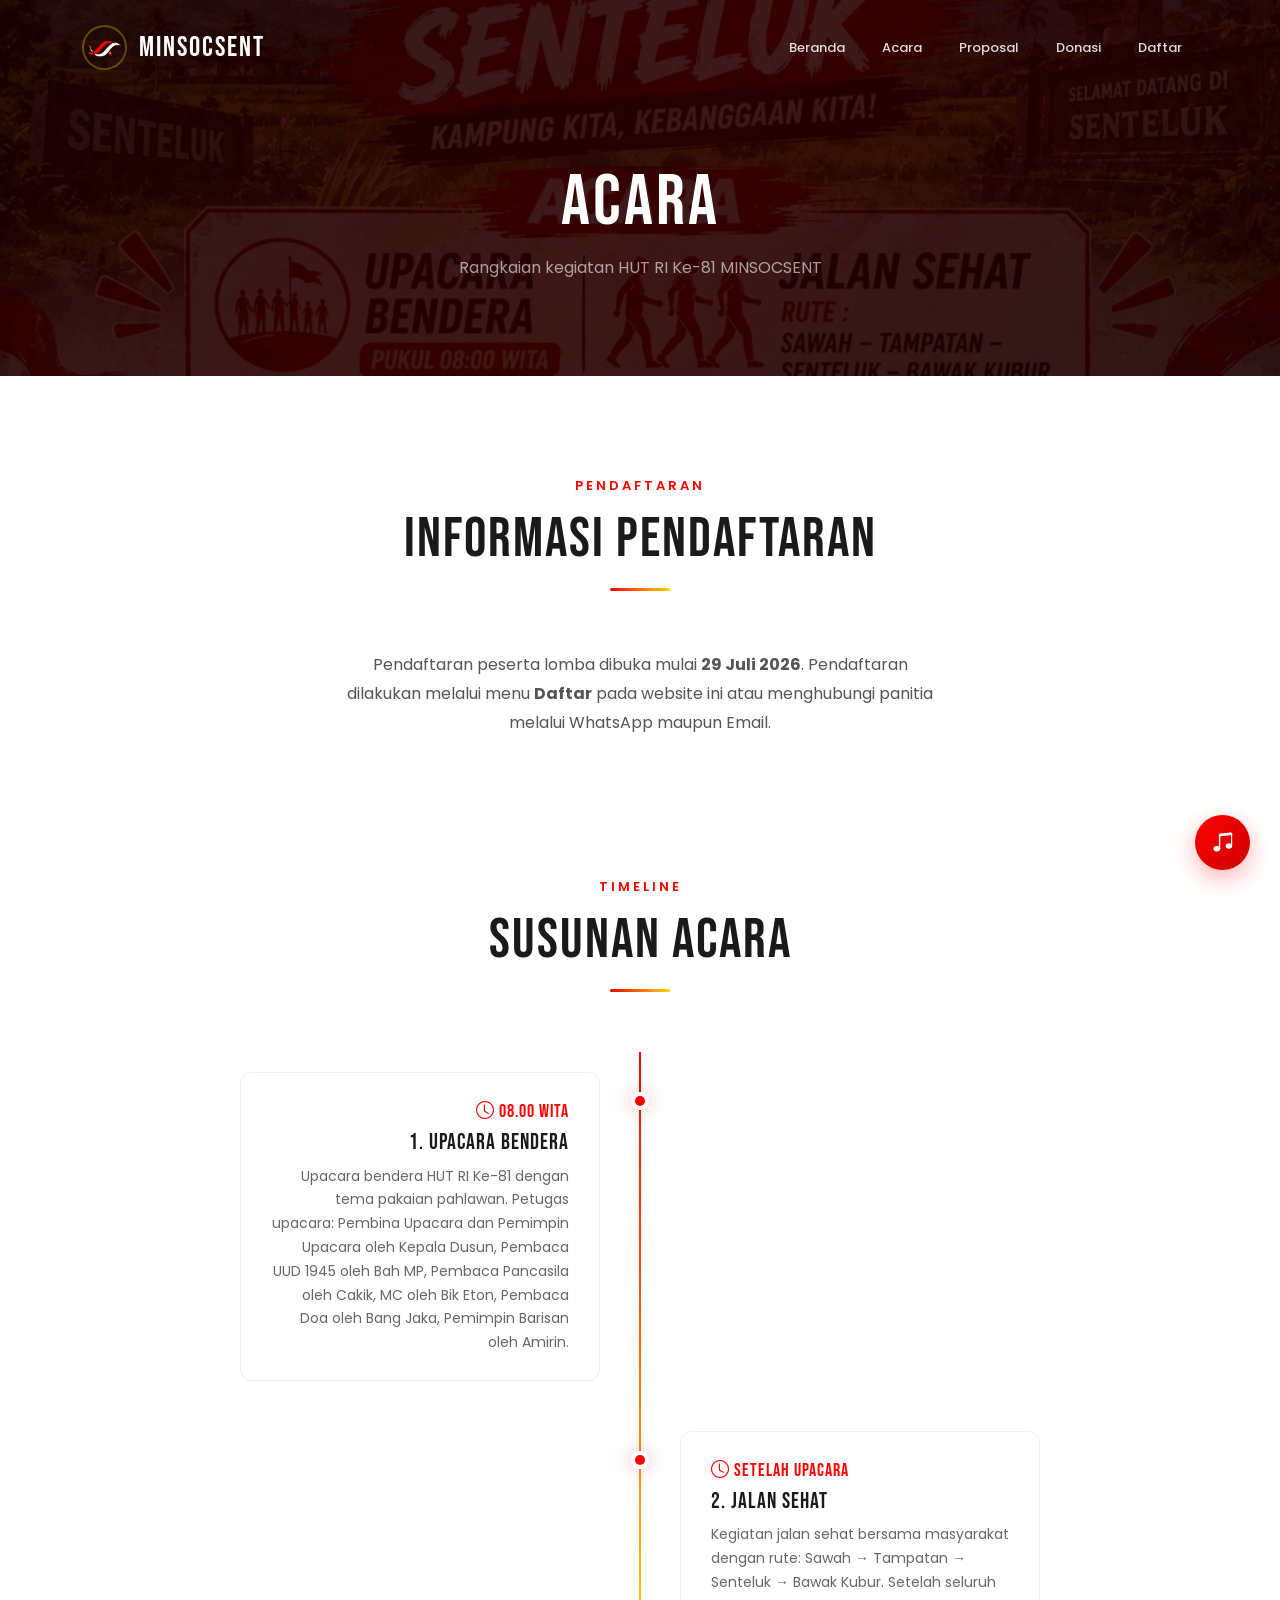
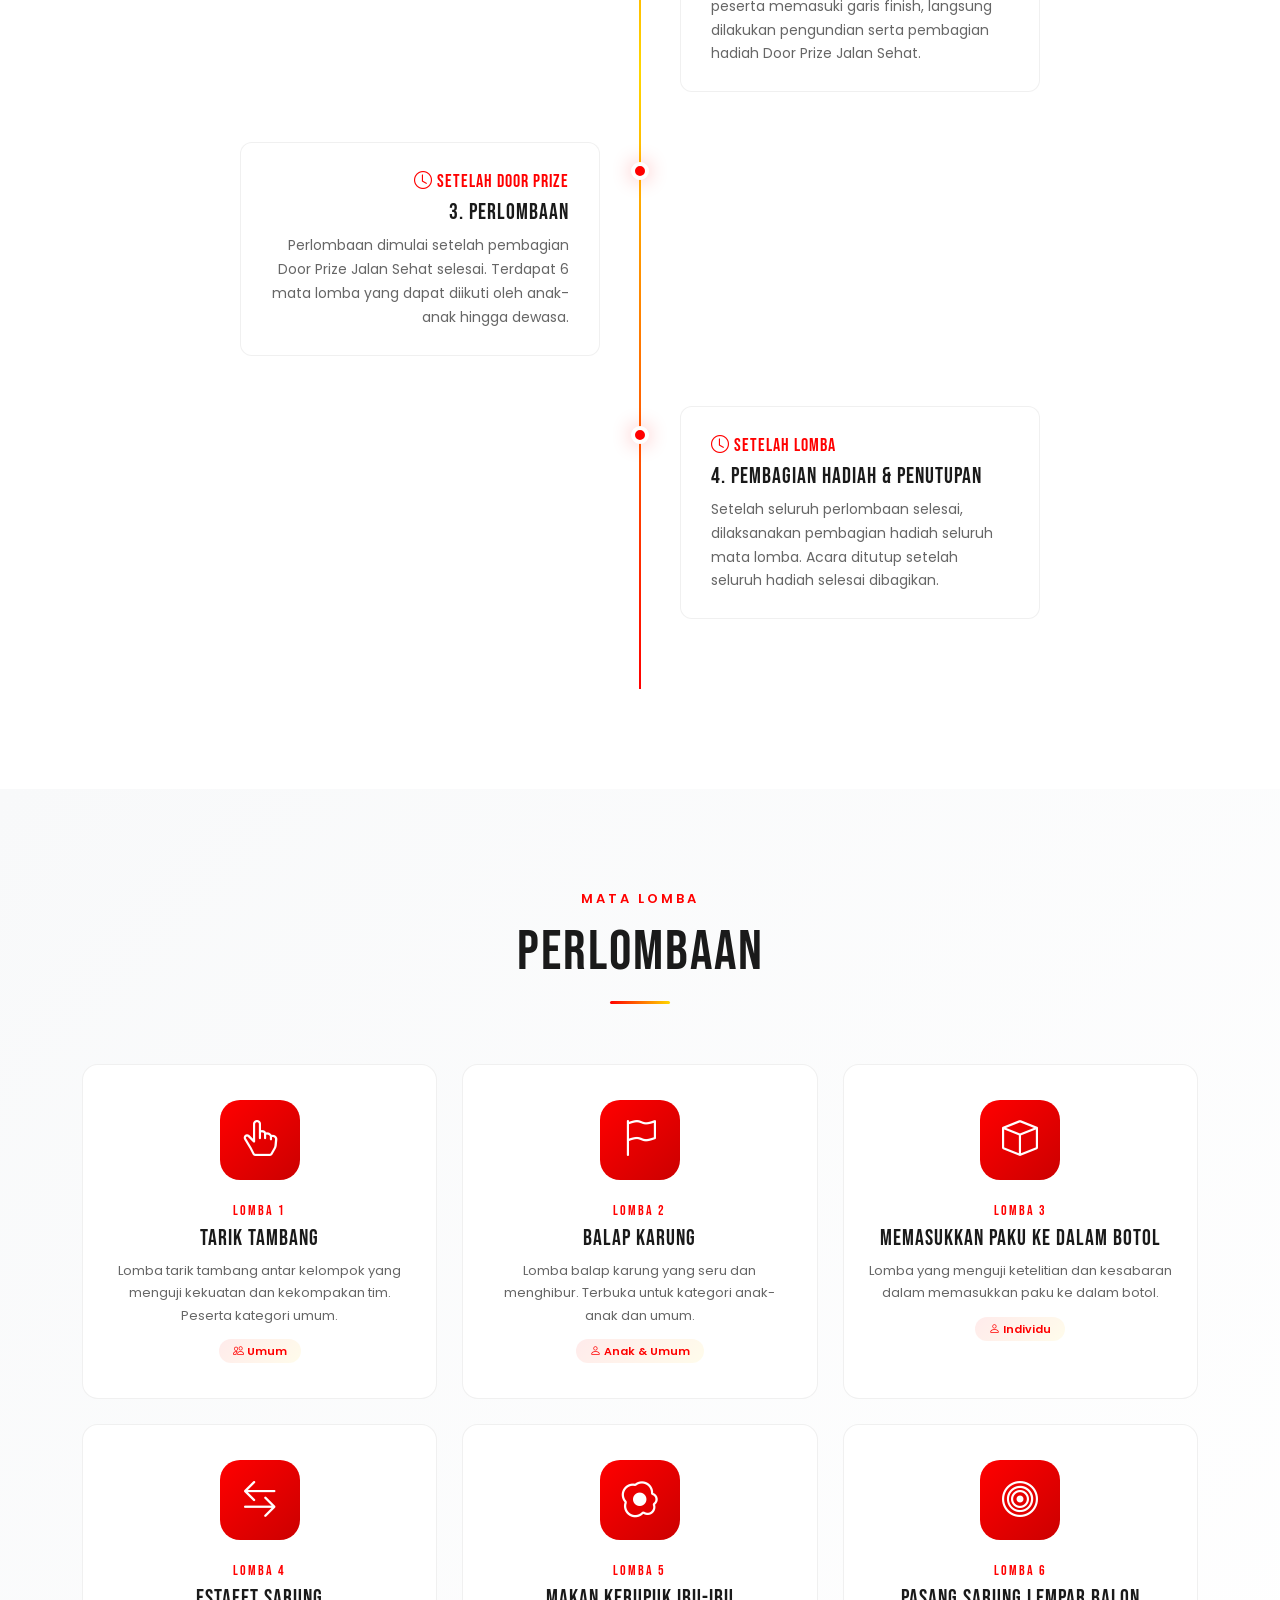
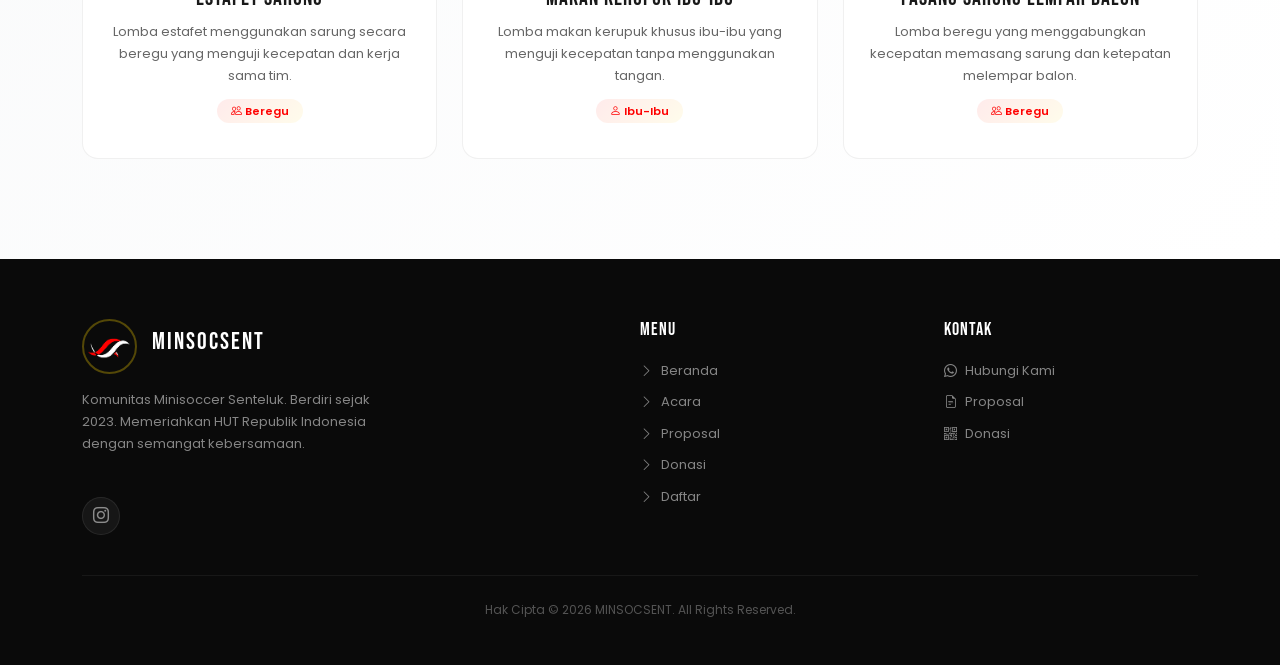
==== acara.html @ c9660659 "Add files via upload" ====
<!DOCTYPE html>
<html lang="id">
<head>
    <meta charset="UTF-8">
    <meta name="viewport" content="width=device-width, initial-scale=1.0">
    <title>Acara - MINSOCSENT</title>
    <link href="https://cdn.jsdelivr.net/npm/bootstrap@5.3.2/dist/css/bootstrap.min.css" rel="stylesheet">
    <link rel="stylesheet" href="https://cdn.jsdelivr.net/npm/bootstrap-icons@1.11.3/font/bootstrap-icons.min.css">
    <link rel="stylesheet" href="css/acara.css">
</head>
<body>
    <audio id="bg-music" loop preload="none">
        <source src="music/17agustus45.mp3" type="audio/mpeg">
    </audio>

    <nav class="navbar navbar-expand-lg">
        <div class="container">
            <a class="navbar-brand" href="index.html">
                <img src="logo/IMG_20260728_233029.png" alt="Logo">
                <span>MINSOCSENT</span>
            </a>
            <button class="navbar-toggler" type="button" data-bs-toggle="collapse" data-bs-target="#navbarNav">
                <i class="bi bi-list"></i>
            </button>
            <div class="collapse navbar-collapse" id="navbarNav">
                <ul class="navbar-nav ms-auto">
                    <li class="nav-item"><a class="nav-link" href="index.html">Beranda</a></li>
                    <li class="nav-item"><a class="nav-link" href="acara.html">Acara</a></li>
                    <li class="nav-item"><a class="nav-link" href="proposal.html">Proposal</a></li>
                    <li class="nav-item"><a class="nav-link" href="donasi.html">Donasi</a></li>
                    <li class="nav-item"><a class="nav-link" href="daftar.html">Daftar</a></li>
                </ul>
            </div>
        </div>
    </nav>

    <section class="page-header">
        <h1>Acara</h1>
        <p>Rangkaian kegiatan HUT RI Ke-81 MINSOCSENT</p>
    </section>

    <section class="timeline-section">
        <div class="container">
            <div class="section-header reveal">
                <div class="section-label">Pendaftaran</div>
                <h2>Informasi Pendaftaran</h2>
                <div class="section-divider"></div>
            </div>
            <div style="text-align: center; max-width: 600px; margin: 0 auto 40px;">
                <p style="font-size: 16px; color: #555; line-height: 1.8;">Pendaftaran peserta lomba dibuka mulai <strong>29 Juli 2026</strong>. Pendaftaran dilakukan melalui menu <strong>Daftar</strong> pada website ini atau menghubungi panitia melalui WhatsApp maupun Email.</p>
            </div>
        </div>
    </section>

    <section class="timeline-section" style="padding-top: 0;">
        <div class="container">
            <div class="section-header reveal">
                <div class="section-label">Timeline</div>
                <h2>Susunan Acara</h2>
                <div class="section-divider"></div>
            </div>
            <div class="timeline">
                <div class="timeline-item reveal-left">
                    <div class="timeline-dot"></div>
                    <div class="timeline-content">
                        <div class="date"><i class="bi bi-clock"></i> 08.00 WITA</div>
                        <h4>1. Upacara Bendera</h4>
                        <p>Upacara bendera HUT RI Ke-81 dengan tema pakaian pahlawan. Petugas upacara: Pembina Upacara dan Pemimpin Upacara oleh Kepala Dusun, Pembaca UUD 1945 oleh Bah MP, Pembaca Pancasila oleh Cakik, MC oleh Bik Eton, Pembaca Doa oleh Bang Jaka, Pemimpin Barisan oleh Amirin.</p>
                    </div>
                </div>
                <div class="timeline-item reveal-right">
                    <div class="timeline-dot"></div>
                    <div class="timeline-content">
                        <div class="date"><i class="bi bi-clock"></i> Setelah Upacara</div>
                        <h4>2. Jalan Sehat</h4>
                        <p>Kegiatan jalan sehat bersama masyarakat dengan rute: Sawah &rarr; Tampatan &rarr; Senteluk &rarr; Bawak Kubur. Setelah seluruh peserta memasuki garis finish, langsung dilakukan pengundian serta pembagian hadiah Door Prize Jalan Sehat.</p>
                    </div>
                </div>
                <div class="timeline-item reveal-left">
                    <div class="timeline-dot"></div>
                    <div class="timeline-content">
                        <div class="date"><i class="bi bi-clock"></i> Setelah Door Prize</div>
                        <h4>3. Perlombaan</h4>
                        <p>Perlombaan dimulai setelah pembagian Door Prize Jalan Sehat selesai. Terdapat 6 mata lomba yang dapat diikuti oleh anak-anak hingga dewasa.</p>
                    </div>
                </div>
                <div class="timeline-item reveal-right">
                    <div class="timeline-dot"></div>
                    <div class="timeline-content">
                        <div class="date"><i class="bi bi-clock"></i> Setelah Lomba</div>
                        <h4>4. Pembagian Hadiah &amp; Penutupan</h4>
                        <p>Setelah seluruh perlombaan selesai, dilaksanakan pembagian hadiah seluruh mata lomba. Acara ditutup setelah seluruh hadiah selesai dibagikan.</p>
                    </div>
                </div>
            </div>
        </div>
    </section>

    <section class="lomba-section">
        <div class="container">
            <div class="section-header reveal">
                <div class="section-label">Mata Lomba</div>
                <h2>Perlombaan</h2>
                <div class="section-divider"></div>
            </div>
            <div class="lomba-grid">
                <div class="lomba-card reveal" style="transition-delay: 0.1s;">
                    <div class="lomba-icon"><i class="bi bi-hand-index-thumb"></i></div>
                    <div class="lomba-number">Lomba 1</div>
                    <h3>Tarik Tambang</h3>
                    <p>Lomba tarik tambang antar kelompok yang menguji kekuatan dan kekompakan tim. Peserta kategori umum.</p>
                    <span class="lomba-badge"><i class="bi bi-people"></i> Umum</span>
                </div>
                <div class="lomba-card reveal" style="transition-delay: 0.2s;">
                    <div class="lomba-icon"><i class="bi bi-flag"></i></div>
                    <div class="lomba-number">Lomba 2</div>
                    <h3>Balap Karung</h3>
                    <p>Lomba balap karung yang seru dan menghibur. Terbuka untuk kategori anak-anak dan umum.</p>
                    <span class="lomba-badge"><i class="bi bi-person"></i> Anak &amp; Umum</span>
                </div>
                <div class="lomba-card reveal" style="transition-delay: 0.3s;">
                    <div class="lomba-icon"><i class="bi bi-box"></i></div>
                    <div class="lomba-number">Lomba 3</div>
                    <h3>Memasukkan Paku ke Dalam Botol</h3>
                    <p>Lomba yang menguji ketelitian dan kesabaran dalam memasukkan paku ke dalam botol.</p>
                    <span class="lomba-badge"><i class="bi bi-person"></i> Individu</span>
                </div>
                <div class="lomba-card reveal" style="transition-delay: 0.4s;">
                    <div class="lomba-icon"><i class="bi bi-arrow-left-right"></i></div>
                    <div class="lomba-number">Lomba 4</div>
                    <h3>Estafet Sarung</h3>
                    <p>Lomba estafet menggunakan sarung secara beregu yang menguji kecepatan dan kerja sama tim.</p>
                    <span class="lomba-badge"><i class="bi bi-people"></i> Beregu</span>
                </div>
                <div class="lomba-card reveal" style="transition-delay: 0.5s;">
                    <div class="lomba-icon"><i class="bi bi-egg-fried"></i></div>
                    <div class="lomba-number">Lomba 5</div>
                    <h3>Makan Kerupuk Ibu-Ibu</h3>
                    <p>Lomba makan kerupuk khusus ibu-ibu yang menguji kecepatan tanpa menggunakan tangan.</p>
                    <span class="lomba-badge"><i class="bi bi-person"></i> Ibu-Ibu</span>
                </div>
                <div class="lomba-card reveal" style="transition-delay: 0.6s;">
                    <div class="lomba-icon"><i class="bi bi-bullseye"></i></div>
                    <div class="lomba-number">Lomba 6</div>
                    <h3>Pasang Sarung Lempar Balon</h3>
                    <p>Lomba beregu yang menggabungkan kecepatan memasang sarung dan ketepatan melempar balon.</p>
                    <span class="lomba-badge"><i class="bi bi-people"></i> Beregu</span>
                </div>
            </div>
        </div>
    </section>

    <footer class="footer">
        <div class="container">
            <div class="footer-content">
                <div class="footer-brand">
                    <div class="footer-logo">
                        <img src="logo/IMG_20260728_233029.png" alt="MINSOCSENT">
                        <h3>MINSOCSENT</h3>
                    </div>
                    <p>Komunitas Minisoccer Senteluk. Berdiri sejak 2023. Memeriahkan HUT Republik Indonesia dengan semangat kebersamaan.</p>
                    <div class="footer-social">
                        <a href="#" target="_blank"><i class="bi bi-instagram"></i></a>
                    </div>
                </div>
                <div>
                    <h4>Menu</h4>
                    <ul class="footer-links">
                        <li><a href="index.html"><i class="bi bi-chevron-right"></i> Beranda</a></li>
                        <li><a href="acara.html"><i class="bi bi-chevron-right"></i> Acara</a></li>
                        <li><a href="proposal.html"><i class="bi bi-chevron-right"></i> Proposal</a></li>
                        <li><a href="donasi.html"><i class="bi bi-chevron-right"></i> Donasi</a></li>
                        <li><a href="daftar.html"><i class="bi bi-chevron-right"></i> Daftar</a></li>
                    </ul>
                </div>
                <div>
                    <h4>Kontak</h4>
                    <ul class="footer-links">
                        <li><a href="daftar.html"><i class="bi bi-whatsapp"></i> Hubungi Kami</a></li>
                        <li><a href="proposal.html"><i class="bi bi-file-earmark-text"></i> Proposal</a></li>
                        <li><a href="donasi.html"><i class="bi bi-qr-code"></i> Donasi</a></li>
                    </ul>
                </div>
            </div>
            <div class="footer-bottom">
                <p>Hak Cipta &copy; 2026 MINSOCSENT. All Rights Reserved.</p>
            </div>
        </div>
    </footer>

    <button class="music-float" id="music-float">
        <i class="bi bi-music-note-beamed"></i>
    </button>

    <script src="https://cdn.jsdelivr.net/npm/bootstrap@5.3.2/dist/js/bootstrap.bundle.min.js"></script>
    <script src="js/acara.js"></script>
</body>
</html>
---- css/acara.css ----
@import url('https://fonts.googleapis.com/css2?family=Bebas+Neue&family=Poppins:wght@300;400;500;600;700&display=swap');

* {
    margin: 0;
    padding: 0;
    box-sizing: border-box;
}

body {
    font-family: 'Poppins', sans-serif;
    overflow-x: hidden;
    background: #fff;
}

/* Page Header */
.page-header {
    position: relative;
    padding: 160px 0 80px;
    background: linear-gradient(135deg, #1a0000 0%, #2a0000 50%, #1a0000 100%);
    text-align: center;
    overflow: hidden;
}

.page-header::before {
    content: '';
    position: absolute;
    top: 0;
    left: 0;
    width: 100%;
    height: 100%;
    background: url('../poster/WhatsApp Image 2026-07-29 at 12.43.54 (2).jpeg') center/cover;
    opacity: 0.1;
}

.page-header h1 {
    font-family: 'Bebas Neue', sans-serif;
    font-size: clamp(48px, 6vw, 72px);
    color: #fff;
    letter-spacing: 3px;
    margin-bottom: 10px;
    position: relative;
    z-index: 1;
}

.page-header p {
    color: rgba(255,255,255,0.6);
    font-size: 16px;
    position: relative;
    z-index: 1;
}

/* Timeline Section */
.timeline-section {
    padding: 100px 0;
    background: #fff;
}

.section-header {
    text-align: center;
    margin-bottom: 60px;
}

.section-header .section-label {
    font-family: 'Poppins', sans-serif;
    font-size: 13px;
    color: #ff0000;
    font-weight: 600;
    text-transform: uppercase;
    letter-spacing: 3px;
    margin-bottom: 10px;
}

.section-header h2 {
    font-family: 'Bebas Neue', sans-serif;
    font-size: clamp(36px, 5vw, 56px);
    color: #1a1a1a;
    letter-spacing: 2px;
    margin-bottom: 15px;
}

.section-header .section-divider {
    width: 60px;
    height: 3px;
    background: linear-gradient(90deg, #ff0000, #ffd700);
    margin: 0 auto;
    border-radius: 3px;
}

.timeline {
    position: relative;
    max-width: 800px;
    margin: 0 auto;
    padding: 20px 0;
}

.timeline::before {
    content: '';
    position: absolute;
    left: 50%;
    transform: translateX(-50%);
    width: 2px;
    height: 100%;
    background: linear-gradient(180deg, #ff0000, #ffd700, #ff0000);
    top: 0;
}

.timeline-item {
    position: relative;
    margin-bottom: 50px;
    width: 100%;
}

.timeline-item:nth-child(odd) {
    padding-right: calc(50% + 40px);
    text-align: right;
}

.timeline-item:nth-child(even) {
    padding-left: calc(50% + 40px);
    text-align: left;
}

.timeline-dot {
    position: absolute;
    left: 50%;
    top: 20px;
    transform: translateX(-50%);
    width: 18px;
    height: 18px;
    border-radius: 50%;
    background: #ff0000;
    border: 4px solid #fff;
    box-shadow: 0 0 20px rgba(255,0,0,0.3);
    z-index: 2;
}

.timeline-content {
    background: #fff;
    padding: 25px 30px;
    border-radius: 12px;
    border: 1px solid rgba(0,0,0,0.06);
    transition: all 0.4s ease;
}

.timeline-content:hover {
    transform: translateY(-5px);
    box-shadow: 0 15px 40px rgba(0,0,0,0.08);
}

.timeline-content .date {
    font-family: 'Bebas Neue', sans-serif;
    font-size: 18px;
    color: #ff0000;
    letter-spacing: 1px;
    margin-bottom: 5px;
}

.timeline-content h4 {
    font-family: 'Bebas Neue', sans-serif;
    font-size: 22px;
    color: #1a1a1a;
    letter-spacing: 1px;
    margin-bottom: 8px;
}

.timeline-content p {
    color: #666;
    font-size: 14px;
    line-height: 1.7;
    margin: 0;
}

/* Lomba Section */
.lomba-section {
    padding: 100px 0;
    background: linear-gradient(135deg, #f8f9fa 0%, #fff 100%);
}

.lomba-grid {
    display: grid;
    grid-template-columns: repeat(auto-fit, minmax(280px, 1fr));
    gap: 25px;
}

.lomba-card {
    background: #fff;
    border-radius: 16px;
    padding: 35px 25px;
    text-align: center;
    border: 1px solid rgba(0,0,0,0.06);
    transition: all 0.4s ease;
    position: relative;
    overflow: hidden;
}

.lomba-card::before {
    content: '';
    position: absolute;
    top: 0;
    left: 0;
    width: 100%;
    height: 100%;
    background: linear-gradient(135deg, rgba(255,0,0,0.03), rgba(255,215,0,0.03));
    opacity: 0;
    transition: opacity 0.4s ease;
}

.lomba-card:hover::before {
    opacity: 1;
}

.lomba-card:hover {
    transform: translateY(-8px);
    box-shadow: 0 20px 60px rgba(0,0,0,0.1);
}

.lomba-card .lomba-icon {
    width: 80px;
    height: 80px;
    border-radius: 20px;
    background: linear-gradient(135deg, #ff0000, #cc0000);
    display: flex;
    align-items: center;
    justify-content: center;
    margin: 0 auto 20px;
    font-size: 36px;
    color: #fff;
    position: relative;
    z-index: 1;
    transition: all 0.4s ease;
}

.lomba-card:hover .lomba-icon {
    transform: scale(1.1) rotate(-5deg);
    box-shadow: 0 10px 30px rgba(255,0,0,0.3);
}

.lomba-card .lomba-number {
    font-family: 'Bebas Neue', sans-serif;
    font-size: 14px;
    color: #ff0000;
    letter-spacing: 2px;
    margin-bottom: 5px;
    position: relative;
    z-index: 1;
}

.lomba-card h3 {
    font-family: 'Bebas Neue', sans-serif;
    font-size: 22px;
    color: #1a1a1a;
    letter-spacing: 1px;
    margin-bottom: 8px;
    position: relative;
    z-index: 1;
}

.lomba-card p {
    color: #666;
    font-size: 13px;
    line-height: 1.7;
    margin: 0;
    position: relative;
    z-index: 1;
}

.lomba-card .lomba-badge {
    display: inline-block;
    padding: 4px 14px;
    background: linear-gradient(135deg, rgba(255,0,0,0.08), rgba(255,215,0,0.08));
    color: #ff0000;
    border-radius: 20px;
    font-size: 11px;
    font-weight: 600;
    margin-top: 12px;
    position: relative;
    z-index: 1;
}

/* Navbar */
.navbar {
    position: fixed;
    top: 0;
    left: 0;
    width: 100%;
    padding: 20px 0;
    z-index: 9999;
    transition: all 0.4s ease;
    background: transparent;
}

.navbar.scrolled {
    background: rgba(204, 0, 0, 0.95);
    padding: 10px 0;
    backdrop-filter: blur(10px);
    -webkit-backdrop-filter: blur(10px);
    box-shadow: 0 4px 30px rgba(0,0,0,0.3);
}

.navbar .container {
    display: flex;
    justify-content: space-between;
    align-items: center;
}

.navbar-brand {
    display: flex;
    align-items: center;
    gap: 12px;
    text-decoration: none;
}

.navbar-brand img {
    width: 45px;
    height: 45px;
    border-radius: 50%;
    object-fit: cover;
    border: 2px solid rgba(255,215,0,0.3);
}

.navbar-brand span {
    font-family: 'Bebas Neue', sans-serif;
    font-size: 28px;
    color: #fff;
    letter-spacing: 2px;
}

.navbar-nav {
    display: flex;
    align-items: center;
    gap: 5px;
}

.navbar-nav .nav-link {
    color: rgba(255,255,255,0.85) !important;
    font-family: 'Poppins', sans-serif;
    font-size: 13px;
    font-weight: 500;
    padding: 8px 16px !important;
    border-radius: 8px;
    transition: all 0.3s ease;
    position: relative;
}

.navbar-nav .nav-link:hover {
    color: #fff !important;
    background: rgba(255,255,255,0.1);
}

.navbar-nav .nav-link::after {
    content: '';
    position: absolute;
    bottom: 2px;
    left: 50%;
    transform: translateX(-50%);
    width: 0;
    height: 2px;
    background: #ffd700;
    transition: width 0.3s ease;
    border-radius: 2px;
}

.navbar-nav .nav-link:hover::after {
    width: 60%;
}

.navbar-toggler {
    border: none !important;
    padding: 0 !important;
    color: #fff !important;
    font-size: 28px;
}

.navbar-toggler:focus {
    box-shadow: none !important;
}

/* Footer */
.footer {
    background: #0a0a0a;
    padding: 60px 0 30px;
    color: #fff;
}

.footer-content {
    display: grid;
    grid-template-columns: 2fr 1fr 1fr;
    gap: 50px;
    margin-bottom: 40px;
}

.footer-brand {
    display: flex;
    flex-direction: column;
    gap: 15px;
}

.footer-logo {
    display: flex;
    align-items: center;
    gap: 15px;
}

.footer-logo img {
    width: 55px;
    height: 55px;
    border-radius: 50%;
    object-fit: cover;
    border: 2px solid rgba(255,215,0,0.3);
}

.footer-logo h3 {
    font-family: 'Bebas Neue', sans-serif;
    font-size: 24px;
    color: #fff;
    letter-spacing: 2px;
}

.footer-brand p {
    color: rgba(255,255,255,0.5);
    font-size: 13px;
    line-height: 1.7;
    max-width: 300px;
}

.footer h4 {
    font-family: 'Bebas Neue', sans-serif;
    font-size: 18px;
    color: #fff;
    letter-spacing: 1px;
    margin-bottom: 20px;
}

.footer-links {
    list-style: none;
    padding: 0;
}

.footer-links li {
    margin-bottom: 12px;
}

.footer-links a {
    color: rgba(255,255,255,0.5);
    text-decoration: none;
    font-size: 13px;
    transition: all 0.3s ease;
    display: flex;
    align-items: center;
    gap: 8px;
}

.footer-links a:hover {
    color: #ff0000;
    padding-left: 5px;
}

.footer-social {
    display: flex;
    gap: 12px;
    margin-top: 10px;
}

.footer-social a {
    width: 38px;
    height: 38px;
    border-radius: 50%;
    background: rgba(255,255,255,0.05);
    display: flex;
    align-items: center;
    justify-content: center;
    color: rgba(255,255,255,0.5);
    text-decoration: none;
    font-size: 16px;
    transition: all 0.3s ease;
    border: 1px solid rgba(255,255,255,0.08);
}

.footer-social a:hover {
    background: #ff0000;
    color: #fff;
    border-color: #ff0000;
    transform: translateY(-3px);
}

.footer-bottom {
    border-top: 1px solid rgba(255,255,255,0.06);
    padding-top: 25px;
    text-align: center;
}

.footer-bottom p {
    color: rgba(255,255,255,0.3);
    font-size: 12px;
}

/* Music Button Floating */
.music-float {
    position: fixed;
    bottom: 30px;
    right: 30px;
    width: 55px;
    height: 55px;
    border-radius: 50%;
    background: linear-gradient(135deg, #ff0000, #cc0000);
    border: none;
    color: #fff;
    font-size: 22px;
    cursor: pointer;
    z-index: 9990;
    box-shadow: 0 8px 25px rgba(255,0,0,0.3);
    transition: all 0.3s ease;
    display: flex;
    align-items: center;
    justify-content: center;
}

.music-float:hover {
    transform: scale(1.1);
    box-shadow: 0 12px 35px rgba(255,0,0,0.4);
}

.music-float.playing {
    animation: musicPulse 2s ease infinite;
}

@keyframes musicPulse {
    0%, 100% { box-shadow: 0 8px 25px rgba(255,0,0,0.3); }
    50% { box-shadow: 0 8px 40px rgba(255,0,0,0.6); }
}

/* Scroll Reveal */
.reveal {
    opacity: 0;
    transform: translateY(40px);
    transition: all 0.8s ease;
}

.reveal.active {
    opacity: 1;
    transform: translateY(0);
}

.reveal-left {
    opacity: 0;
    transform: translateX(-50px);
    transition: all 0.8s ease;
}

.reveal-left.active {
    opacity: 1;
    transform: translateX(0);
}

.reveal-right {
    opacity: 0;
    transform: translateX(50px);
    transition: all 0.8s ease;
}

.reveal-right.active {
    opacity: 1;
    transform: translateX(0);
}

/* Ripple Effect */
.ripple-btn {
    position: relative;
    overflow: hidden;
}

.ripple-btn .ripple {
    position: absolute;
    border-radius: 50%;
    background: rgba(255,255,255,0.3);
    transform: scale(0);
    animation: rippleAnim 0.6s linear;
    pointer-events: none;
}

@keyframes rippleAnim {
    to {
        transform: scale(4);
        opacity: 0;
    }
}

/* Responsive */
@media (max-width: 991px) {
    .navbar-nav {
        background: rgba(0,0,0,0.95);
        padding: 20px;
        border-radius: 16px;
        margin-top: 10px;
    }
    
    .navbar-nav .nav-link {
        padding: 12px 16px !important;
    }

    .footer-content {
        grid-template-columns: 1fr;
        gap: 30px;
    }
}

@media (max-width: 768px) {
    .timeline::before {
        left: 20px;
    }

    .timeline-item:nth-child(odd),
    .timeline-item:nth-child(even) {
        padding: 0 0 0 50px;
        text-align: left;
    }

    .timeline-dot {
        left: 20px;
    }

    .page-header {
        padding: 140px 0 60px;
    }
}

@media (max-width: 576px) {
    .lomba-grid {
        grid-template-columns: 1fr;
    }

    .timeline-content {
        padding: 20px;
    }
}
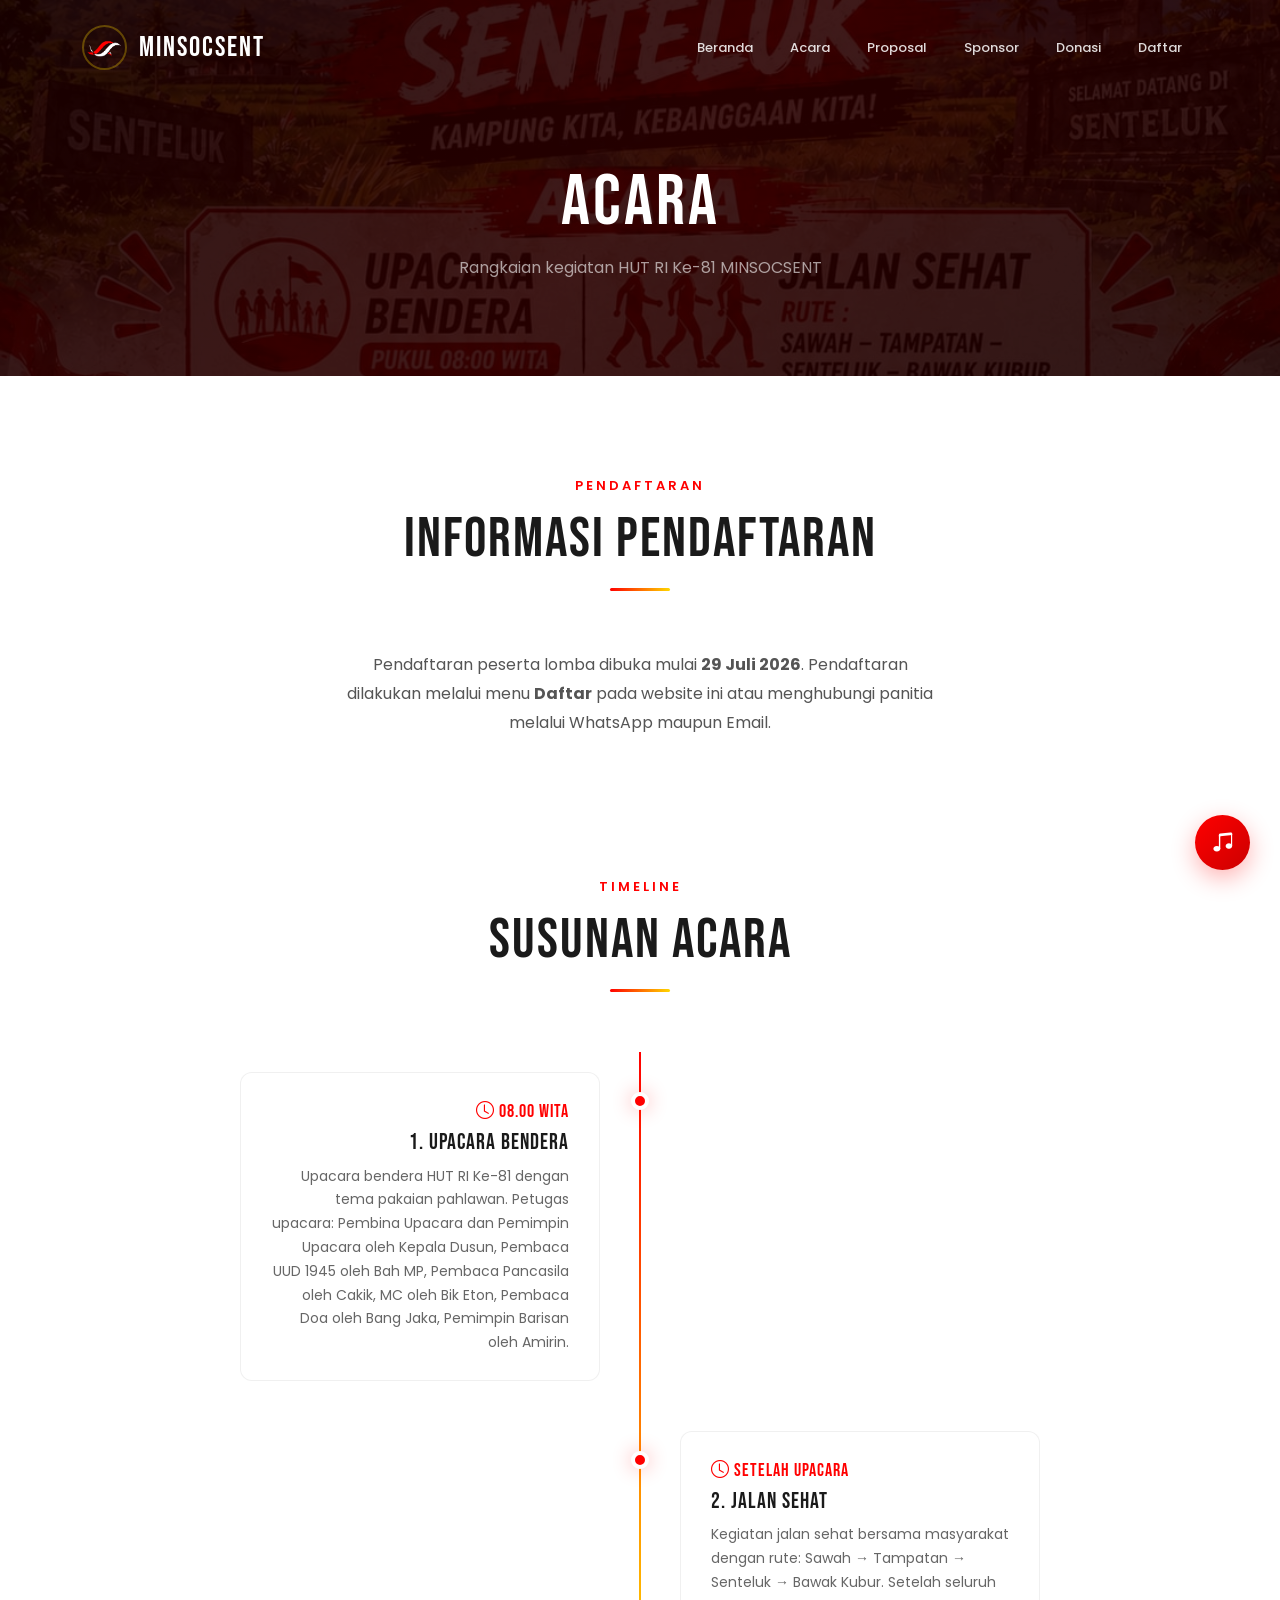
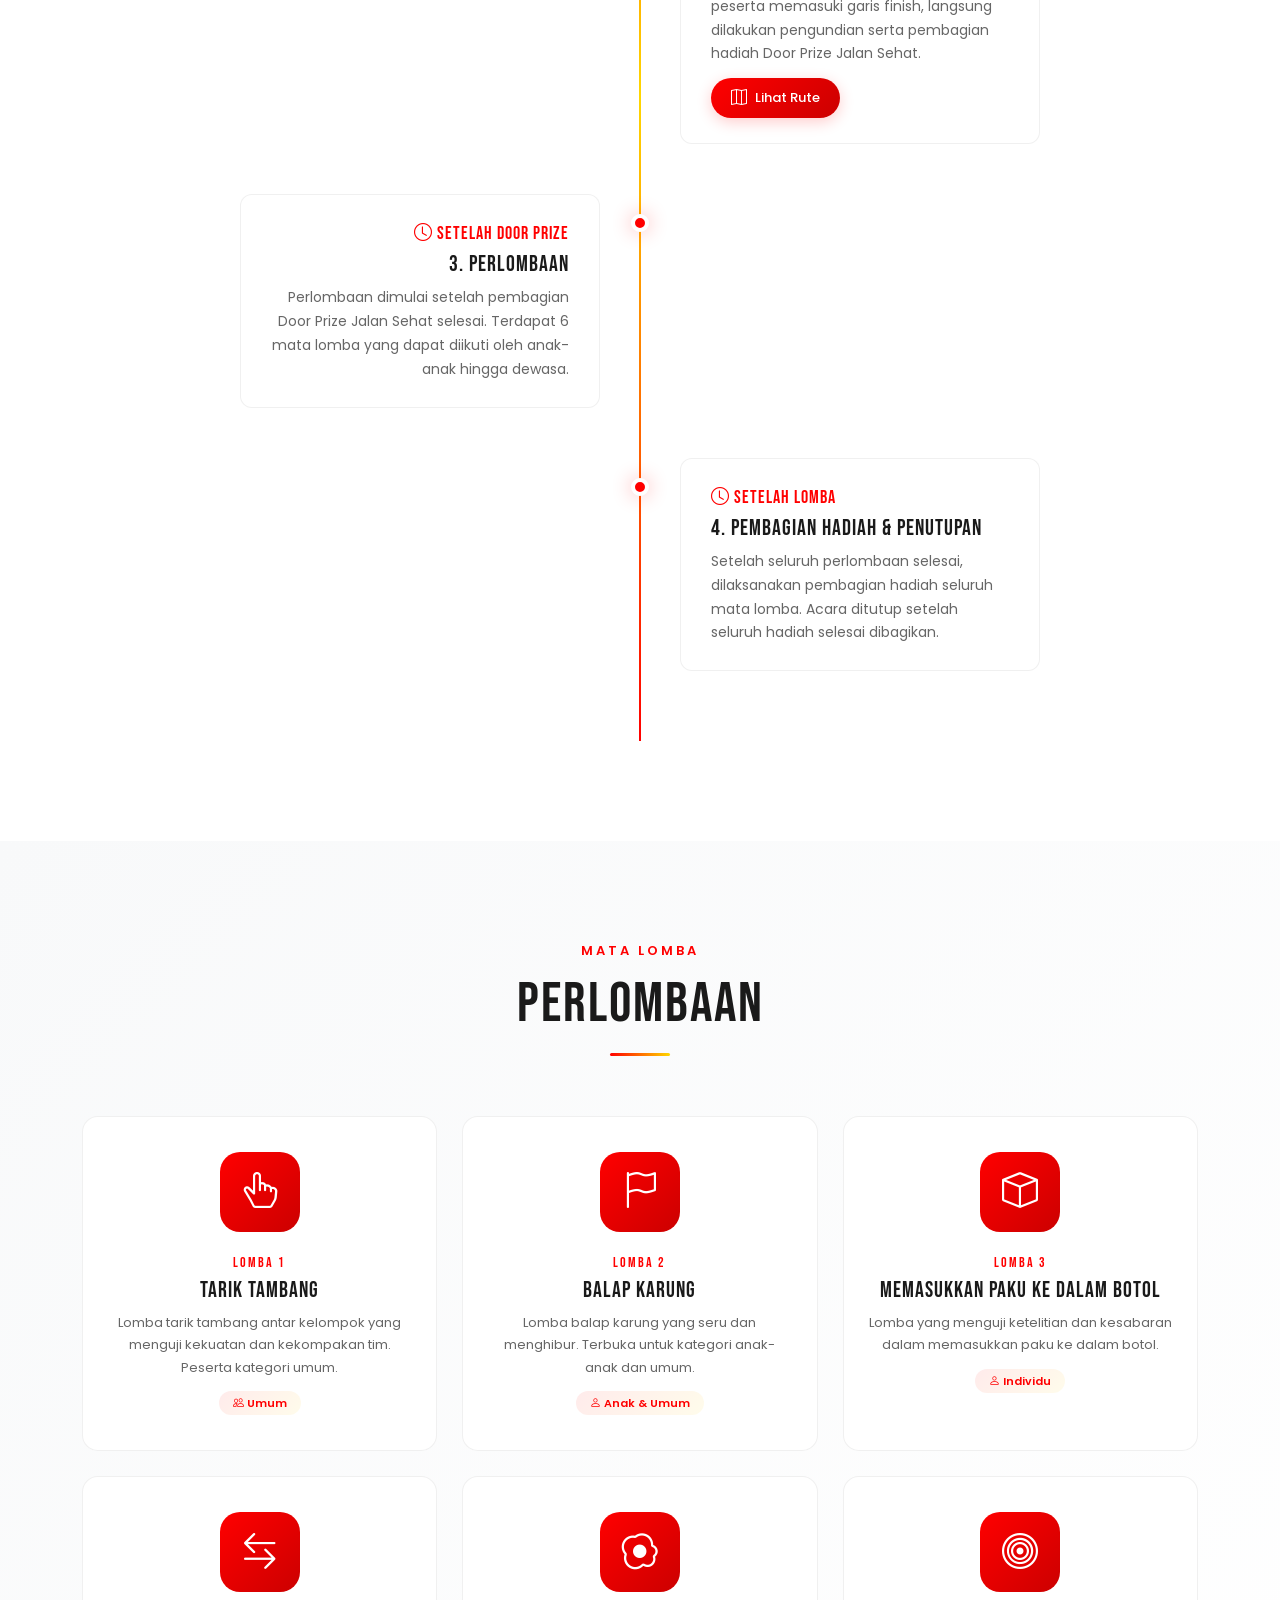
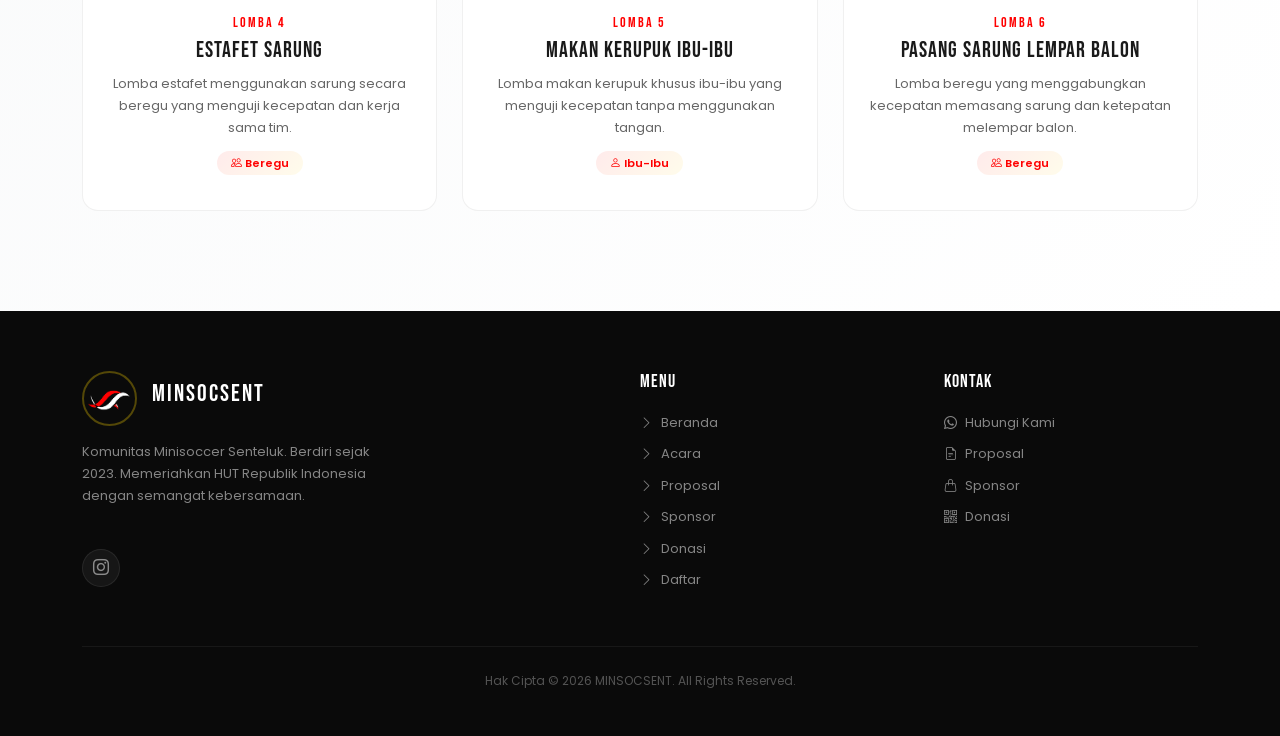
==== commit 8f115db9: "Upload website" ====
--- a/acara.html
+++ b/acara.html
@@ -1,199 +1,211 @@
-<!DOCTYPE html>
-<html lang="id">
-<head>
-    <meta charset="UTF-8">
-    <meta name="viewport" content="width=device-width, initial-scale=1.0">
-    <title>Acara - MINSOCSENT</title>
-    <link href="https://cdn.jsdelivr.net/npm/bootstrap@5.3.2/dist/css/bootstrap.min.css" rel="stylesheet">
-    <link rel="stylesheet" href="https://cdn.jsdelivr.net/npm/bootstrap-icons@1.11.3/font/bootstrap-icons.min.css">
-    <link rel="stylesheet" href="css/acara.css">
-</head>
-<body>
-    <audio id="bg-music" loop preload="none">
-        <source src="music/17agustus45.mp3" type="audio/mpeg">
-    </audio>
-
-    <nav class="navbar navbar-expand-lg">
-        <div class="container">
-            <a class="navbar-brand" href="index.html">
-                <img src="logo/IMG_20260728_233029.png" alt="Logo">
-                <span>MINSOCSENT</span>
-            </a>
-            <button class="navbar-toggler" type="button" data-bs-toggle="collapse" data-bs-target="#navbarNav">
-                <i class="bi bi-list"></i>
-            </button>
-            <div class="collapse navbar-collapse" id="navbarNav">
-                <ul class="navbar-nav ms-auto">
-                    <li class="nav-item"><a class="nav-link" href="index.html">Beranda</a></li>
-                    <li class="nav-item"><a class="nav-link" href="acara.html">Acara</a></li>
-                    <li class="nav-item"><a class="nav-link" href="proposal.html">Proposal</a></li>
-                    <li class="nav-item"><a class="nav-link" href="donasi.html">Donasi</a></li>
-                    <li class="nav-item"><a class="nav-link" href="daftar.html">Daftar</a></li>
-                </ul>
-            </div>
-        </div>
-    </nav>
-
-    <section class="page-header">
-        <h1>Acara</h1>
-        <p>Rangkaian kegiatan HUT RI Ke-81 MINSOCSENT</p>
-    </section>
-
-    <section class="timeline-section">
-        <div class="container">
-            <div class="section-header reveal">
-                <div class="section-label">Pendaftaran</div>
-                <h2>Informasi Pendaftaran</h2>
-                <div class="section-divider"></div>
-            </div>
-            <div style="text-align: center; max-width: 600px; margin: 0 auto 40px;">
-                <p style="font-size: 16px; color: #555; line-height: 1.8;">Pendaftaran peserta lomba dibuka mulai <strong>29 Juli 2026</strong>. Pendaftaran dilakukan melalui menu <strong>Daftar</strong> pada website ini atau menghubungi panitia melalui WhatsApp maupun Email.</p>
-            </div>
-        </div>
-    </section>
-
-    <section class="timeline-section" style="padding-top: 0;">
-        <div class="container">
-            <div class="section-header reveal">
-                <div class="section-label">Timeline</div>
-                <h2>Susunan Acara</h2>
-                <div class="section-divider"></div>
-            </div>
-            <div class="timeline">
-                <div class="timeline-item reveal-left">
-                    <div class="timeline-dot"></div>
-                    <div class="timeline-content">
-                        <div class="date"><i class="bi bi-clock"></i> 08.00 WITA</div>
-                        <h4>1. Upacara Bendera</h4>
-                        <p>Upacara bendera HUT RI Ke-81 dengan tema pakaian pahlawan. Petugas upacara: Pembina Upacara dan Pemimpin Upacara oleh Kepala Dusun, Pembaca UUD 1945 oleh Bah MP, Pembaca Pancasila oleh Cakik, MC oleh Bik Eton, Pembaca Doa oleh Bang Jaka, Pemimpin Barisan oleh Amirin.</p>
-                    </div>
-                </div>
-                <div class="timeline-item reveal-right">
-                    <div class="timeline-dot"></div>
-                    <div class="timeline-content">
-                        <div class="date"><i class="bi bi-clock"></i> Setelah Upacara</div>
-                        <h4>2. Jalan Sehat</h4>
-                        <p>Kegiatan jalan sehat bersama masyarakat dengan rute: Sawah &rarr; Tampatan &rarr; Senteluk &rarr; Bawak Kubur. Setelah seluruh peserta memasuki garis finish, langsung dilakukan pengundian serta pembagian hadiah Door Prize Jalan Sehat.</p>
-                    </div>
-                </div>
-                <div class="timeline-item reveal-left">
-                    <div class="timeline-dot"></div>
-                    <div class="timeline-content">
-                        <div class="date"><i class="bi bi-clock"></i> Setelah Door Prize</div>
-                        <h4>3. Perlombaan</h4>
-                        <p>Perlombaan dimulai setelah pembagian Door Prize Jalan Sehat selesai. Terdapat 6 mata lomba yang dapat diikuti oleh anak-anak hingga dewasa.</p>
-                    </div>
-                </div>
-                <div class="timeline-item reveal-right">
-                    <div class="timeline-dot"></div>
-                    <div class="timeline-content">
-                        <div class="date"><i class="bi bi-clock"></i> Setelah Lomba</div>
-                        <h4>4. Pembagian Hadiah &amp; Penutupan</h4>
-                        <p>Setelah seluruh perlombaan selesai, dilaksanakan pembagian hadiah seluruh mata lomba. Acara ditutup setelah seluruh hadiah selesai dibagikan.</p>
-                    </div>
-                </div>
-            </div>
-        </div>
-    </section>
-
-    <section class="lomba-section">
-        <div class="container">
-            <div class="section-header reveal">
-                <div class="section-label">Mata Lomba</div>
-                <h2>Perlombaan</h2>
-                <div class="section-divider"></div>
-            </div>
-            <div class="lomba-grid">
-                <div class="lomba-card reveal" style="transition-delay: 0.1s;">
-                    <div class="lomba-icon"><i class="bi bi-hand-index-thumb"></i></div>
-                    <div class="lomba-number">Lomba 1</div>
-                    <h3>Tarik Tambang</h3>
-                    <p>Lomba tarik tambang antar kelompok yang menguji kekuatan dan kekompakan tim. Peserta kategori umum.</p>
-                    <span class="lomba-badge"><i class="bi bi-people"></i> Umum</span>
-                </div>
-                <div class="lomba-card reveal" style="transition-delay: 0.2s;">
-                    <div class="lomba-icon"><i class="bi bi-flag"></i></div>
-                    <div class="lomba-number">Lomba 2</div>
-                    <h3>Balap Karung</h3>
-                    <p>Lomba balap karung yang seru dan menghibur. Terbuka untuk kategori anak-anak dan umum.</p>
-                    <span class="lomba-badge"><i class="bi bi-person"></i> Anak &amp; Umum</span>
-                </div>
-                <div class="lomba-card reveal" style="transition-delay: 0.3s;">
-                    <div class="lomba-icon"><i class="bi bi-box"></i></div>
-                    <div class="lomba-number">Lomba 3</div>
-                    <h3>Memasukkan Paku ke Dalam Botol</h3>
-                    <p>Lomba yang menguji ketelitian dan kesabaran dalam memasukkan paku ke dalam botol.</p>
-                    <span class="lomba-badge"><i class="bi bi-person"></i> Individu</span>
-                </div>
-                <div class="lomba-card reveal" style="transition-delay: 0.4s;">
-                    <div class="lomba-icon"><i class="bi bi-arrow-left-right"></i></div>
-                    <div class="lomba-number">Lomba 4</div>
-                    <h3>Estafet Sarung</h3>
-                    <p>Lomba estafet menggunakan sarung secara beregu yang menguji kecepatan dan kerja sama tim.</p>
-                    <span class="lomba-badge"><i class="bi bi-people"></i> Beregu</span>
-                </div>
-                <div class="lomba-card reveal" style="transition-delay: 0.5s;">
-                    <div class="lomba-icon"><i class="bi bi-egg-fried"></i></div>
-                    <div class="lomba-number">Lomba 5</div>
-                    <h3>Makan Kerupuk Ibu-Ibu</h3>
-                    <p>Lomba makan kerupuk khusus ibu-ibu yang menguji kecepatan tanpa menggunakan tangan.</p>
-                    <span class="lomba-badge"><i class="bi bi-person"></i> Ibu-Ibu</span>
-                </div>
-                <div class="lomba-card reveal" style="transition-delay: 0.6s;">
-                    <div class="lomba-icon"><i class="bi bi-bullseye"></i></div>
-                    <div class="lomba-number">Lomba 6</div>
-                    <h3>Pasang Sarung Lempar Balon</h3>
-                    <p>Lomba beregu yang menggabungkan kecepatan memasang sarung dan ketepatan melempar balon.</p>
-                    <span class="lomba-badge"><i class="bi bi-people"></i> Beregu</span>
-                </div>
-            </div>
-        </div>
-    </section>
-
-    <footer class="footer">
-        <div class="container">
-            <div class="footer-content">
-                <div class="footer-brand">
-                    <div class="footer-logo">
-                        <img src="logo/IMG_20260728_233029.png" alt="MINSOCSENT">
-                        <h3>MINSOCSENT</h3>
-                    </div>
-                    <p>Komunitas Minisoccer Senteluk. Berdiri sejak 2023. Memeriahkan HUT Republik Indonesia dengan semangat kebersamaan.</p>
-                    <div class="footer-social">
-                        <a href="#" target="_blank"><i class="bi bi-instagram"></i></a>
-                    </div>
-                </div>
-                <div>
-                    <h4>Menu</h4>
-                    <ul class="footer-links">
-                        <li><a href="index.html"><i class="bi bi-chevron-right"></i> Beranda</a></li>
-                        <li><a href="acara.html"><i class="bi bi-chevron-right"></i> Acara</a></li>
-                        <li><a href="proposal.html"><i class="bi bi-chevron-right"></i> Proposal</a></li>
-                        <li><a href="donasi.html"><i class="bi bi-chevron-right"></i> Donasi</a></li>
-                        <li><a href="daftar.html"><i class="bi bi-chevron-right"></i> Daftar</a></li>
-                    </ul>
-                </div>
-                <div>
-                    <h4>Kontak</h4>
-                    <ul class="footer-links">
-                        <li><a href="daftar.html"><i class="bi bi-whatsapp"></i> Hubungi Kami</a></li>
-                        <li><a href="proposal.html"><i class="bi bi-file-earmark-text"></i> Proposal</a></li>
-                        <li><a href="donasi.html"><i class="bi bi-qr-code"></i> Donasi</a></li>
-                    </ul>
-                </div>
-            </div>
-            <div class="footer-bottom">
-                <p>Hak Cipta &copy; 2026 MINSOCSENT. All Rights Reserved.</p>
-            </div>
-        </div>
-    </footer>
-
-    <button class="music-float" id="music-float">
-        <i class="bi bi-music-note-beamed"></i>
-    </button>
-
-    <script src="https://cdn.jsdelivr.net/npm/bootstrap@5.3.2/dist/js/bootstrap.bundle.min.js"></script>
-    <script src="js/acara.js"></script>
-</body>
-</html>
-
+<!DOCTYPE html>
+<html lang="id">
+<head>
+    <meta charset="UTF-8">
+    <meta name="viewport" content="width=device-width, initial-scale=1.0">
+    <title>Acara - MINSOCSENT</title>
+    <link href="https://cdn.jsdelivr.net/npm/bootstrap@5.3.2/dist/css/bootstrap.min.css" rel="stylesheet">
+    <link rel="stylesheet" href="https://cdn.jsdelivr.net/npm/bootstrap-icons@1.11.3/font/bootstrap-icons.min.css">
+    <link rel="stylesheet" href="css/acara.css">
+</head>
+<body>
+    <audio id="bg-music" loop preload="none">
+        <source src="music/17agustus45.mp3" type="audio/mpeg">
+    </audio>
+
+    <nav class="navbar navbar-expand-lg">
+        <div class="container">
+            <a class="navbar-brand" href="index.html">
+                <img src="logo/IMG_20260728_233029.png" alt="Logo">
+                <span>MINSOCSENT</span>
+            </a>
+            <button class="navbar-toggler" type="button" data-bs-toggle="collapse" data-bs-target="#navbarNav">
+                <i class="bi bi-list"></i>
+            </button>
+            <div class="collapse navbar-collapse" id="navbarNav">
+                <ul class="navbar-nav ms-auto">
+                    <li class="nav-item"><a class="nav-link" href="index.html">Beranda</a></li>
+                    <li class="nav-item"><a class="nav-link" href="acara.html">Acara</a></li>
+                    <li class="nav-item"><a class="nav-link" href="proposal.html">Proposal</a></li>
+                    <li class="nav-item"><a class="nav-link" href="sponsorship.html">Sponsor</a></li>
+                    <li class="nav-item"><a class="nav-link" href="donasi.html">Donasi</a></li>
+                    <li class="nav-item"><a class="nav-link" href="daftar.html">Daftar</a></li>
+                </ul>
+            </div>
+        </div>
+    </nav>
+
+    <section class="page-header">
+        <h1>Acara</h1>
+        <p>Rangkaian kegiatan HUT RI Ke-81 MINSOCSENT</p>
+    </section>
+
+    <section class="timeline-section">
+        <div class="container">
+            <div class="section-header reveal">
+                <div class="section-label">Pendaftaran</div>
+                <h2>Informasi Pendaftaran</h2>
+                <div class="section-divider"></div>
+            </div>
+            <div style="text-align: center; max-width: 600px; margin: 0 auto 40px;">
+                <p style="font-size: 16px; color: #555; line-height: 1.8;">Pendaftaran peserta lomba dibuka mulai <strong>29 Juli 2026</strong>. Pendaftaran dilakukan melalui menu <strong>Daftar</strong> pada website ini atau menghubungi panitia melalui WhatsApp maupun Email.</p>
+            </div>
+        </div>
+    </section>
+
+    <section class="timeline-section" style="padding-top: 0;">
+        <div class="container">
+            <div class="section-header reveal">
+                <div class="section-label">Timeline</div>
+                <h2>Susunan Acara</h2>
+                <div class="section-divider"></div>
+            </div>
+            <div class="timeline">
+                <div class="timeline-item reveal-left">
+                    <div class="timeline-dot"></div>
+                    <div class="timeline-content">
+                        <div class="date"><i class="bi bi-clock"></i> 08.00 WITA</div>
+                        <h4>1. Upacara Bendera</h4>
+                        <p>Upacara bendera HUT RI Ke-81 dengan tema pakaian pahlawan. Petugas upacara: Pembina Upacara dan Pemimpin Upacara oleh Kepala Dusun, Pembaca UUD 1945 oleh Bah MP, Pembaca Pancasila oleh Cakik, MC oleh Bik Eton, Pembaca Doa oleh Bang Jaka, Pemimpin Barisan oleh Amirin.</p>
+                    </div>
+                </div>
+                <div class="timeline-item reveal-right">
+                    <div class="timeline-dot"></div>
+                    <div class="timeline-content">
+                        <div class="date"><i class="bi bi-clock"></i> Setelah Upacara</div>
+                        <h4>2. Jalan Sehat</h4>
+                        <p>Kegiatan jalan sehat bersama masyarakat dengan rute: Sawah &rarr; Tampatan &rarr; Senteluk &rarr; Bawak Kubur. Setelah seluruh peserta memasuki garis finish, langsung dilakukan pengundian serta pembagian hadiah Door Prize Jalan Sehat.</p>
+                        <button class="btn-lihat-rute" id="btn-lihat-rute">
+                            <i class="bi bi-map"></i> Lihat Rute
+                        </button>
+                    </div>
+                    <div class="map-container" id="map-container">
+                        <button class="btn-close-map" id="btn-close-map">
+                            <i class="bi bi-x-lg"></i>
+                        </button>
+                        <img src="map/map_rute.jpeg" alt="Rute Jalan Sehat" class="map-image">
+                    </div>
+                </div>
+                <div class="timeline-item reveal-left">
+                    <div class="timeline-dot"></div>
+                    <div class="timeline-content">
+                        <div class="date"><i class="bi bi-clock"></i> Setelah Door Prize</div>
+                        <h4>3. Perlombaan</h4>
+                        <p>Perlombaan dimulai setelah pembagian Door Prize Jalan Sehat selesai. Terdapat 6 mata lomba yang dapat diikuti oleh anak-anak hingga dewasa.</p>
+                    </div>
+                </div>
+                <div class="timeline-item reveal-right">
+                    <div class="timeline-dot"></div>
+                    <div class="timeline-content">
+                        <div class="date"><i class="bi bi-clock"></i> Setelah Lomba</div>
+                        <h4>4. Pembagian Hadiah &amp; Penutupan</h4>
+                        <p>Setelah seluruh perlombaan selesai, dilaksanakan pembagian hadiah seluruh mata lomba. Acara ditutup setelah seluruh hadiah selesai dibagikan.</p>
+                    </div>
+                </div>
+            </div>
+        </div>
+    </section>
+
+    <section class="lomba-section">
+        <div class="container">
+            <div class="section-header reveal">
+                <div class="section-label">Mata Lomba</div>
+                <h2>Perlombaan</h2>
+                <div class="section-divider"></div>
+            </div>
+            <div class="lomba-grid">
+                <div class="lomba-card reveal" style="transition-delay: 0.1s;">
+                    <div class="lomba-icon"><i class="bi bi-hand-index-thumb"></i></div>
+                    <div class="lomba-number">Lomba 1</div>
+                    <h3>Tarik Tambang</h3>
+                    <p>Lomba tarik tambang antar kelompok yang menguji kekuatan dan kekompakan tim. Peserta kategori umum.</p>
+                    <span class="lomba-badge"><i class="bi bi-people"></i> Umum</span>
+                </div>
+                <div class="lomba-card reveal" style="transition-delay: 0.2s;">
+                    <div class="lomba-icon"><i class="bi bi-flag"></i></div>
+                    <div class="lomba-number">Lomba 2</div>
+                    <h3>Balap Karung</h3>
+                    <p>Lomba balap karung yang seru dan menghibur. Terbuka untuk kategori anak-anak dan umum.</p>
+                    <span class="lomba-badge"><i class="bi bi-person"></i> Anak &amp; Umum</span>
+                </div>
+                <div class="lomba-card reveal" style="transition-delay: 0.3s;">
+                    <div class="lomba-icon"><i class="bi bi-box"></i></div>
+                    <div class="lomba-number">Lomba 3</div>
+                    <h3>Memasukkan Paku ke Dalam Botol</h3>
+                    <p>Lomba yang menguji ketelitian dan kesabaran dalam memasukkan paku ke dalam botol.</p>
+                    <span class="lomba-badge"><i class="bi bi-person"></i> Individu</span>
+                </div>
+                <div class="lomba-card reveal" style="transition-delay: 0.4s;">
+                    <div class="lomba-icon"><i class="bi bi-arrow-left-right"></i></div>
+                    <div class="lomba-number">Lomba 4</div>
+                    <h3>Estafet Sarung</h3>
+                    <p>Lomba estafet menggunakan sarung secara beregu yang menguji kecepatan dan kerja sama tim.</p>
+                    <span class="lomba-badge"><i class="bi bi-people"></i> Beregu</span>
+                </div>
+                <div class="lomba-card reveal" style="transition-delay: 0.5s;">
+                    <div class="lomba-icon"><i class="bi bi-egg-fried"></i></div>
+                    <div class="lomba-number">Lomba 5</div>
+                    <h3>Makan Kerupuk Ibu-Ibu</h3>
+                    <p>Lomba makan kerupuk khusus ibu-ibu yang menguji kecepatan tanpa menggunakan tangan.</p>
+                    <span class="lomba-badge"><i class="bi bi-person"></i> Ibu-Ibu</span>
+                </div>
+                <div class="lomba-card reveal" style="transition-delay: 0.6s;">
+                    <div class="lomba-icon"><i class="bi bi-bullseye"></i></div>
+                    <div class="lomba-number">Lomba 6</div>
+                    <h3>Pasang Sarung Lempar Balon</h3>
+                    <p>Lomba beregu yang menggabungkan kecepatan memasang sarung dan ketepatan melempar balon.</p>
+                    <span class="lomba-badge"><i class="bi bi-people"></i> Beregu</span>
+                </div>
+            </div>
+        </div>
+    </section>
+
+    <footer class="footer">
+        <div class="container">
+            <div class="footer-content">
+                <div class="footer-brand">
+                    <div class="footer-logo">
+                        <img src="logo/IMG_20260728_233029.png" alt="MINSOCSENT">
+                        <h3>MINSOCSENT</h3>
+                    </div>
+                    <p>Komunitas Minisoccer Senteluk. Berdiri sejak 2023. Memeriahkan HUT Republik Indonesia dengan semangat kebersamaan.</p>
+                    <div class="footer-social">
+                        <a href="#" target="_blank"><i class="bi bi-instagram"></i></a>
+                    </div>
+                </div>
+                <div>
+                    <h4>Menu</h4>
+                    <ul class="footer-links">
+                        <li><a href="index.html"><i class="bi bi-chevron-right"></i> Beranda</a></li>
+                        <li><a href="acara.html"><i class="bi bi-chevron-right"></i> Acara</a></li>
+                        <li><a href="proposal.html"><i class="bi bi-chevron-right"></i> Proposal</a></li>
+                        <li><a href="sponsorship.html"><i class="bi bi-chevron-right"></i> Sponsor</a></li>
+                        <li><a href="donasi.html"><i class="bi bi-chevron-right"></i> Donasi</a></li>
+                        <li><a href="daftar.html"><i class="bi bi-chevron-right"></i> Daftar</a></li>
+                    </ul>
+                </div>
+                <div>
+                    <h4>Kontak</h4>
+                    <ul class="footer-links">
+                        <li><a href="daftar.html"><i class="bi bi-whatsapp"></i> Hubungi Kami</a></li>
+                        <li><a href="proposal.html"><i class="bi bi-file-earmark-text"></i> Proposal</a></li>
+                        <li><a href="sponsorship.html"><i class="bi bi-handbag"></i> Sponsor</a></li>
+                        <li><a href="donasi.html"><i class="bi bi-qr-code"></i> Donasi</a></li>
+                    </ul>
+                </div>
+            </div>
+            <div class="footer-bottom">
+                <p>Hak Cipta &copy; 2026 MINSOCSENT. All Rights Reserved.</p>
+            </div>
+        </div>
+    </footer>
+
+    <button class="music-float" id="music-float">
+        <i class="bi bi-music-note-beamed"></i>
+    </button>
+
+    <script src="https://cdn.jsdelivr.net/npm/bootstrap@5.3.2/dist/js/bootstrap.bundle.min.js"></script>
+    <script src="js/acara.js"></script>
+</body>
+</html>
+
--- a/css/acara.css
+++ b/css/acara.css
@@ -1,636 +1,714 @@
-@import url('https://fonts.googleapis.com/css2?family=Bebas+Neue&family=Poppins:wght@300;400;500;600;700&display=swap');
-
-* {
-    margin: 0;
-    padding: 0;
-    box-sizing: border-box;
-}
-
-body {
-    font-family: 'Poppins', sans-serif;
-    overflow-x: hidden;
-    background: #fff;
-}
-
-/* Page Header */
-.page-header {
-    position: relative;
-    padding: 160px 0 80px;
-    background: linear-gradient(135deg, #1a0000 0%, #2a0000 50%, #1a0000 100%);
-    text-align: center;
-    overflow: hidden;
-}
-
-.page-header::before {
-    content: '';
-    position: absolute;
-    top: 0;
-    left: 0;
-    width: 100%;
-    height: 100%;
-    background: url('../poster/WhatsApp Image 2026-07-29 at 12.43.54 (2).jpeg') center/cover;
-    opacity: 0.1;
-}
-
-.page-header h1 {
-    font-family: 'Bebas Neue', sans-serif;
-    font-size: clamp(48px, 6vw, 72px);
-    color: #fff;
-    letter-spacing: 3px;
-    margin-bottom: 10px;
-    position: relative;
-    z-index: 1;
-}
-
-.page-header p {
-    color: rgba(255,255,255,0.6);
-    font-size: 16px;
-    position: relative;
-    z-index: 1;
-}
-
-/* Timeline Section */
-.timeline-section {
-    padding: 100px 0;
-    background: #fff;
-}
-
-.section-header {
-    text-align: center;
-    margin-bottom: 60px;
-}
-
-.section-header .section-label {
-    font-family: 'Poppins', sans-serif;
-    font-size: 13px;
-    color: #ff0000;
-    font-weight: 600;
-    text-transform: uppercase;
-    letter-spacing: 3px;
-    margin-bottom: 10px;
-}
-
-.section-header h2 {
-    font-family: 'Bebas Neue', sans-serif;
-    font-size: clamp(36px, 5vw, 56px);
-    color: #1a1a1a;
-    letter-spacing: 2px;
-    margin-bottom: 15px;
-}
-
-.section-header .section-divider {
-    width: 60px;
-    height: 3px;
-    background: linear-gradient(90deg, #ff0000, #ffd700);
-    margin: 0 auto;
-    border-radius: 3px;
-}
-
-.timeline {
-    position: relative;
-    max-width: 800px;
-    margin: 0 auto;
-    padding: 20px 0;
-}
-
-.timeline::before {
-    content: '';
-    position: absolute;
-    left: 50%;
-    transform: translateX(-50%);
-    width: 2px;
-    height: 100%;
-    background: linear-gradient(180deg, #ff0000, #ffd700, #ff0000);
-    top: 0;
-}
-
-.timeline-item {
-    position: relative;
-    margin-bottom: 50px;
-    width: 100%;
-}
-
-.timeline-item:nth-child(odd) {
-    padding-right: calc(50% + 40px);
-    text-align: right;
-}
-
-.timeline-item:nth-child(even) {
-    padding-left: calc(50% + 40px);
-    text-align: left;
-}
-
-.timeline-dot {
-    position: absolute;
-    left: 50%;
-    top: 20px;
-    transform: translateX(-50%);
-    width: 18px;
-    height: 18px;
-    border-radius: 50%;
-    background: #ff0000;
-    border: 4px solid #fff;
-    box-shadow: 0 0 20px rgba(255,0,0,0.3);
-    z-index: 2;
-}
-
-.timeline-content {
-    background: #fff;
-    padding: 25px 30px;
-    border-radius: 12px;
-    border: 1px solid rgba(0,0,0,0.06);
-    transition: all 0.4s ease;
-}
-
-.timeline-content:hover {
-    transform: translateY(-5px);
-    box-shadow: 0 15px 40px rgba(0,0,0,0.08);
-}
-
-.timeline-content .date {
-    font-family: 'Bebas Neue', sans-serif;
-    font-size: 18px;
-    color: #ff0000;
-    letter-spacing: 1px;
-    margin-bottom: 5px;
-}
-
-.timeline-content h4 {
-    font-family: 'Bebas Neue', sans-serif;
-    font-size: 22px;
-    color: #1a1a1a;
-    letter-spacing: 1px;
-    margin-bottom: 8px;
-}
-
-.timeline-content p {
-    color: #666;
-    font-size: 14px;
-    line-height: 1.7;
-    margin: 0;
-}
-
-/* Lomba Section */
-.lomba-section {
-    padding: 100px 0;
-    background: linear-gradient(135deg, #f8f9fa 0%, #fff 100%);
-}
-
-.lomba-grid {
-    display: grid;
-    grid-template-columns: repeat(auto-fit, minmax(280px, 1fr));
-    gap: 25px;
-}
-
-.lomba-card {
-    background: #fff;
-    border-radius: 16px;
-    padding: 35px 25px;
-    text-align: center;
-    border: 1px solid rgba(0,0,0,0.06);
-    transition: all 0.4s ease;
-    position: relative;
-    overflow: hidden;
-}
-
-.lomba-card::before {
-    content: '';
-    position: absolute;
-    top: 0;
-    left: 0;
-    width: 100%;
-    height: 100%;
-    background: linear-gradient(135deg, rgba(255,0,0,0.03), rgba(255,215,0,0.03));
-    opacity: 0;
-    transition: opacity 0.4s ease;
-}
-
-.lomba-card:hover::before {
-    opacity: 1;
-}
-
-.lomba-card:hover {
-    transform: translateY(-8px);
-    box-shadow: 0 20px 60px rgba(0,0,0,0.1);
-}
-
-.lomba-card .lomba-icon {
-    width: 80px;
-    height: 80px;
-    border-radius: 20px;
-    background: linear-gradient(135deg, #ff0000, #cc0000);
-    display: flex;
-    align-items: center;
-    justify-content: center;
-    margin: 0 auto 20px;
-    font-size: 36px;
-    color: #fff;
-    position: relative;
-    z-index: 1;
-    transition: all 0.4s ease;
-}
-
-.lomba-card:hover .lomba-icon {
-    transform: scale(1.1) rotate(-5deg);
-    box-shadow: 0 10px 30px rgba(255,0,0,0.3);
-}
-
-.lomba-card .lomba-number {
-    font-family: 'Bebas Neue', sans-serif;
-    font-size: 14px;
-    color: #ff0000;
-    letter-spacing: 2px;
-    margin-bottom: 5px;
-    position: relative;
-    z-index: 1;
-}
-
-.lomba-card h3 {
-    font-family: 'Bebas Neue', sans-serif;
-    font-size: 22px;
-    color: #1a1a1a;
-    letter-spacing: 1px;
-    margin-bottom: 8px;
-    position: relative;
-    z-index: 1;
-}
-
-.lomba-card p {
-    color: #666;
-    font-size: 13px;
-    line-height: 1.7;
-    margin: 0;
-    position: relative;
-    z-index: 1;
-}
-
-.lomba-card .lomba-badge {
-    display: inline-block;
-    padding: 4px 14px;
-    background: linear-gradient(135deg, rgba(255,0,0,0.08), rgba(255,215,0,0.08));
-    color: #ff0000;
-    border-radius: 20px;
-    font-size: 11px;
-    font-weight: 600;
-    margin-top: 12px;
-    position: relative;
-    z-index: 1;
-}
-
-/* Navbar */
-.navbar {
-    position: fixed;
-    top: 0;
-    left: 0;
-    width: 100%;
-    padding: 20px 0;
-    z-index: 9999;
-    transition: all 0.4s ease;
-    background: transparent;
-}
-
-.navbar.scrolled {
-    background: rgba(204, 0, 0, 0.95);
-    padding: 10px 0;
-    backdrop-filter: blur(10px);
-    -webkit-backdrop-filter: blur(10px);
-    box-shadow: 0 4px 30px rgba(0,0,0,0.3);
-}
-
-.navbar .container {
-    display: flex;
-    justify-content: space-between;
-    align-items: center;
-}
-
-.navbar-brand {
-    display: flex;
-    align-items: center;
-    gap: 12px;
-    text-decoration: none;
-}
-
-.navbar-brand img {
-    width: 45px;
-    height: 45px;
-    border-radius: 50%;
-    object-fit: cover;
-    border: 2px solid rgba(255,215,0,0.3);
-}
-
-.navbar-brand span {
-    font-family: 'Bebas Neue', sans-serif;
-    font-size: 28px;
-    color: #fff;
-    letter-spacing: 2px;
-}
-
-.navbar-nav {
-    display: flex;
-    align-items: center;
-    gap: 5px;
-}
-
-.navbar-nav .nav-link {
-    color: rgba(255,255,255,0.85) !important;
-    font-family: 'Poppins', sans-serif;
-    font-size: 13px;
-    font-weight: 500;
-    padding: 8px 16px !important;
-    border-radius: 8px;
-    transition: all 0.3s ease;
-    position: relative;
-}
-
-.navbar-nav .nav-link:hover {
-    color: #fff !important;
-    background: rgba(255,255,255,0.1);
-}
-
-.navbar-nav .nav-link::after {
-    content: '';
-    position: absolute;
-    bottom: 2px;
-    left: 50%;
-    transform: translateX(-50%);
-    width: 0;
-    height: 2px;
-    background: #ffd700;
-    transition: width 0.3s ease;
-    border-radius: 2px;
-}
-
-.navbar-nav .nav-link:hover::after {
-    width: 60%;
-}
-
-.navbar-toggler {
-    border: none !important;
-    padding: 0 !important;
-    color: #fff !important;
-    font-size: 28px;
-}
-
-.navbar-toggler:focus {
-    box-shadow: none !important;
-}
-
-/* Footer */
-.footer {
-    background: #0a0a0a;
-    padding: 60px 0 30px;
-    color: #fff;
-}
-
-.footer-content {
-    display: grid;
-    grid-template-columns: 2fr 1fr 1fr;
-    gap: 50px;
-    margin-bottom: 40px;
-}
-
-.footer-brand {
-    display: flex;
-    flex-direction: column;
-    gap: 15px;
-}
-
-.footer-logo {
-    display: flex;
-    align-items: center;
-    gap: 15px;
-}
-
-.footer-logo img {
-    width: 55px;
-    height: 55px;
-    border-radius: 50%;
-    object-fit: cover;
-    border: 2px solid rgba(255,215,0,0.3);
-}
-
-.footer-logo h3 {
-    font-family: 'Bebas Neue', sans-serif;
-    font-size: 24px;
-    color: #fff;
-    letter-spacing: 2px;
-}
-
-.footer-brand p {
-    color: rgba(255,255,255,0.5);
-    font-size: 13px;
-    line-height: 1.7;
-    max-width: 300px;
-}
-
-.footer h4 {
-    font-family: 'Bebas Neue', sans-serif;
-    font-size: 18px;
-    color: #fff;
-    letter-spacing: 1px;
-    margin-bottom: 20px;
-}
-
-.footer-links {
-    list-style: none;
-    padding: 0;
-}
-
-.footer-links li {
-    margin-bottom: 12px;
-}
-
-.footer-links a {
-    color: rgba(255,255,255,0.5);
-    text-decoration: none;
-    font-size: 13px;
-    transition: all 0.3s ease;
-    display: flex;
-    align-items: center;
-    gap: 8px;
-}
-
-.footer-links a:hover {
-    color: #ff0000;
-    padding-left: 5px;
-}
-
-.footer-social {
-    display: flex;
-    gap: 12px;
-    margin-top: 10px;
-}
-
-.footer-social a {
-    width: 38px;
-    height: 38px;
-    border-radius: 50%;
-    background: rgba(255,255,255,0.05);
-    display: flex;
-    align-items: center;
-    justify-content: center;
-    color: rgba(255,255,255,0.5);
-    text-decoration: none;
-    font-size: 16px;
-    transition: all 0.3s ease;
-    border: 1px solid rgba(255,255,255,0.08);
-}
-
-.footer-social a:hover {
-    background: #ff0000;
-    color: #fff;
-    border-color: #ff0000;
-    transform: translateY(-3px);
-}
-
-.footer-bottom {
-    border-top: 1px solid rgba(255,255,255,0.06);
-    padding-top: 25px;
-    text-align: center;
-}
-
-.footer-bottom p {
-    color: rgba(255,255,255,0.3);
-    font-size: 12px;
-}
-
-/* Music Button Floating */
-.music-float {
-    position: fixed;
-    bottom: 30px;
-    right: 30px;
-    width: 55px;
-    height: 55px;
-    border-radius: 50%;
-    background: linear-gradient(135deg, #ff0000, #cc0000);
-    border: none;
-    color: #fff;
-    font-size: 22px;
-    cursor: pointer;
-    z-index: 9990;
-    box-shadow: 0 8px 25px rgba(255,0,0,0.3);
-    transition: all 0.3s ease;
-    display: flex;
-    align-items: center;
-    justify-content: center;
-}
-
-.music-float:hover {
-    transform: scale(1.1);
-    box-shadow: 0 12px 35px rgba(255,0,0,0.4);
-}
-
-.music-float.playing {
-    animation: musicPulse 2s ease infinite;
-}
-
-@keyframes musicPulse {
-    0%, 100% { box-shadow: 0 8px 25px rgba(255,0,0,0.3); }
-    50% { box-shadow: 0 8px 40px rgba(255,0,0,0.6); }
-}
-
-/* Scroll Reveal */
-.reveal {
-    opacity: 0;
-    transform: translateY(40px);
-    transition: all 0.8s ease;
-}
-
-.reveal.active {
-    opacity: 1;
-    transform: translateY(0);
-}
-
-.reveal-left {
-    opacity: 0;
-    transform: translateX(-50px);
-    transition: all 0.8s ease;
-}
-
-.reveal-left.active {
-    opacity: 1;
-    transform: translateX(0);
-}
-
-.reveal-right {
-    opacity: 0;
-    transform: translateX(50px);
-    transition: all 0.8s ease;
-}
-
-.reveal-right.active {
-    opacity: 1;
-    transform: translateX(0);
-}
-
-/* Ripple Effect */
-.ripple-btn {
-    position: relative;
-    overflow: hidden;
-}
-
-.ripple-btn .ripple {
-    position: absolute;
-    border-radius: 50%;
-    background: rgba(255,255,255,0.3);
-    transform: scale(0);
-    animation: rippleAnim 0.6s linear;
-    pointer-events: none;
-}
-
-@keyframes rippleAnim {
-    to {
-        transform: scale(4);
-        opacity: 0;
-    }
-}
-
-/* Responsive */
-@media (max-width: 991px) {
-    .navbar-nav {
-        background: rgba(0,0,0,0.95);
-        padding: 20px;
-        border-radius: 16px;
-        margin-top: 10px;
-    }
-    
-    .navbar-nav .nav-link {
-        padding: 12px 16px !important;
-    }
-
-    .footer-content {
-        grid-template-columns: 1fr;
-        gap: 30px;
-    }
-}
-
-@media (max-width: 768px) {
-    .timeline::before {
-        left: 20px;
-    }
-
-    .timeline-item:nth-child(odd),
-    .timeline-item:nth-child(even) {
-        padding: 0 0 0 50px;
-        text-align: left;
-    }
-
-    .timeline-dot {
-        left: 20px;
-    }
-
-    .page-header {
-        padding: 140px 0 60px;
-    }
-}
-
-@media (max-width: 576px) {
-    .lomba-grid {
-        grid-template-columns: 1fr;
-    }
-
-    .timeline-content {
-        padding: 20px;
-    }
-}
-
+@import url('https://fonts.googleapis.com/css2?family=Bebas+Neue&family=Poppins:wght@300;400;500;600;700&display=swap');
+
+* {
+    margin: 0;
+    padding: 0;
+    box-sizing: border-box;
+}
+
+body {
+    font-family: 'Poppins', sans-serif;
+    overflow-x: hidden;
+    background: #fff;
+}
+
+/* Page Header */
+.page-header {
+    position: relative;
+    padding: 160px 0 80px;
+    background: linear-gradient(135deg, #1a0000 0%, #2a0000 50%, #1a0000 100%);
+    text-align: center;
+    overflow: hidden;
+}
+
+.page-header::before {
+    content: '';
+    position: absolute;
+    top: 0;
+    left: 0;
+    width: 100%;
+    height: 100%;
+    background: url('../poster/WhatsApp Image 2026-07-29 at 12.43.54 (2).jpeg') center/cover;
+    opacity: 0.1;
+}
+
+.page-header h1 {
+    font-family: 'Bebas Neue', sans-serif;
+    font-size: clamp(48px, 6vw, 72px);
+    color: #fff;
+    letter-spacing: 3px;
+    margin-bottom: 10px;
+    position: relative;
+    z-index: 1;
+}
+
+.page-header p {
+    color: rgba(255,255,255,0.6);
+    font-size: 16px;
+    position: relative;
+    z-index: 1;
+}
+
+/* Timeline Section */
+.timeline-section {
+    padding: 100px 0;
+    background: #fff;
+}
+
+.section-header {
+    text-align: center;
+    margin-bottom: 60px;
+}
+
+.section-header .section-label {
+    font-family: 'Poppins', sans-serif;
+    font-size: 13px;
+    color: #ff0000;
+    font-weight: 600;
+    text-transform: uppercase;
+    letter-spacing: 3px;
+    margin-bottom: 10px;
+}
+
+.section-header h2 {
+    font-family: 'Bebas Neue', sans-serif;
+    font-size: clamp(36px, 5vw, 56px);
+    color: #1a1a1a;
+    letter-spacing: 2px;
+    margin-bottom: 15px;
+}
+
+.section-header .section-divider {
+    width: 60px;
+    height: 3px;
+    background: linear-gradient(90deg, #ff0000, #ffd700);
+    margin: 0 auto;
+    border-radius: 3px;
+}
+
+.timeline {
+    position: relative;
+    max-width: 800px;
+    margin: 0 auto;
+    padding: 20px 0;
+}
+
+.timeline::before {
+    content: '';
+    position: absolute;
+    left: 50%;
+    transform: translateX(-50%);
+    width: 2px;
+    height: 100%;
+    background: linear-gradient(180deg, #ff0000, #ffd700, #ff0000);
+    top: 0;
+}
+
+.timeline-item {
+    position: relative;
+    margin-bottom: 50px;
+    width: 100%;
+}
+
+.timeline-item:nth-child(odd) {
+    padding-right: calc(50% + 40px);
+    text-align: right;
+}
+
+.timeline-item:nth-child(even) {
+    padding-left: calc(50% + 40px);
+    text-align: left;
+}
+
+.timeline-dot {
+    position: absolute;
+    left: 50%;
+    top: 20px;
+    transform: translateX(-50%);
+    width: 18px;
+    height: 18px;
+    border-radius: 50%;
+    background: #ff0000;
+    border: 4px solid #fff;
+    box-shadow: 0 0 20px rgba(255,0,0,0.3);
+    z-index: 2;
+}
+
+.timeline-content {
+    background: #fff;
+    padding: 25px 30px;
+    border-radius: 12px;
+    border: 1px solid rgba(0,0,0,0.06);
+    transition: all 0.4s ease;
+}
+
+.timeline-content:hover {
+    transform: translateY(-5px);
+    box-shadow: 0 15px 40px rgba(0,0,0,0.08);
+}
+
+.timeline-content .date {
+    font-family: 'Bebas Neue', sans-serif;
+    font-size: 18px;
+    color: #ff0000;
+    letter-spacing: 1px;
+    margin-bottom: 5px;
+}
+
+.timeline-content h4 {
+    font-family: 'Bebas Neue', sans-serif;
+    font-size: 22px;
+    color: #1a1a1a;
+    letter-spacing: 1px;
+    margin-bottom: 8px;
+}
+
+.timeline-content p {
+    color: #666;
+    font-size: 14px;
+    line-height: 1.7;
+    margin: 0;
+}
+
+/* Lomba Section */
+.lomba-section {
+    padding: 100px 0;
+    background: linear-gradient(135deg, #f8f9fa 0%, #fff 100%);
+}
+
+.lomba-grid {
+    display: grid;
+    grid-template-columns: repeat(auto-fit, minmax(280px, 1fr));
+    gap: 25px;
+}
+
+.lomba-card {
+    background: #fff;
+    border-radius: 16px;
+    padding: 35px 25px;
+    text-align: center;
+    border: 1px solid rgba(0,0,0,0.06);
+    transition: all 0.4s ease;
+    position: relative;
+    overflow: hidden;
+}
+
+.lomba-card::before {
+    content: '';
+    position: absolute;
+    top: 0;
+    left: 0;
+    width: 100%;
+    height: 100%;
+    background: linear-gradient(135deg, rgba(255,0,0,0.03), rgba(255,215,0,0.03));
+    opacity: 0;
+    transition: opacity 0.4s ease;
+}
+
+.lomba-card:hover::before {
+    opacity: 1;
+}
+
+.lomba-card:hover {
+    transform: translateY(-8px);
+    box-shadow: 0 20px 60px rgba(0,0,0,0.1);
+}
+
+.lomba-card .lomba-icon {
+    width: 80px;
+    height: 80px;
+    border-radius: 20px;
+    background: linear-gradient(135deg, #ff0000, #cc0000);
+    display: flex;
+    align-items: center;
+    justify-content: center;
+    margin: 0 auto 20px;
+    font-size: 36px;
+    color: #fff;
+    position: relative;
+    z-index: 1;
+    transition: all 0.4s ease;
+}
+
+.lomba-card:hover .lomba-icon {
+    transform: scale(1.1) rotate(-5deg);
+    box-shadow: 0 10px 30px rgba(255,0,0,0.3);
+}
+
+.lomba-card .lomba-number {
+    font-family: 'Bebas Neue', sans-serif;
+    font-size: 14px;
+    color: #ff0000;
+    letter-spacing: 2px;
+    margin-bottom: 5px;
+    position: relative;
+    z-index: 1;
+}
+
+.lomba-card h3 {
+    font-family: 'Bebas Neue', sans-serif;
+    font-size: 22px;
+    color: #1a1a1a;
+    letter-spacing: 1px;
+    margin-bottom: 8px;
+    position: relative;
+    z-index: 1;
+}
+
+.lomba-card p {
+    color: #666;
+    font-size: 13px;
+    line-height: 1.7;
+    margin: 0;
+    position: relative;
+    z-index: 1;
+}
+
+.lomba-card .lomba-badge {
+    display: inline-block;
+    padding: 4px 14px;
+    background: linear-gradient(135deg, rgba(255,0,0,0.08), rgba(255,215,0,0.08));
+    color: #ff0000;
+    border-radius: 20px;
+    font-size: 11px;
+    font-weight: 600;
+    margin-top: 12px;
+    position: relative;
+    z-index: 1;
+}
+
+/* Navbar */
+.navbar {
+    position: fixed;
+    top: 0;
+    left: 0;
+    width: 100%;
+    padding: 20px 0;
+    z-index: 9999;
+    transition: all 0.4s ease;
+    background: transparent;
+}
+
+.navbar.scrolled {
+    background: rgba(204, 0, 0, 0.95);
+    padding: 10px 0;
+    backdrop-filter: blur(10px);
+    -webkit-backdrop-filter: blur(10px);
+    box-shadow: 0 4px 30px rgba(0,0,0,0.3);
+}
+
+.navbar .container {
+    display: flex;
+    justify-content: space-between;
+    align-items: center;
+}
+
+.navbar-brand {
+    display: flex;
+    align-items: center;
+    gap: 12px;
+    text-decoration: none;
+}
+
+.navbar-brand img {
+    width: 45px;
+    height: 45px;
+    border-radius: 50%;
+    object-fit: cover;
+    border: 2px solid rgba(255,215,0,0.3);
+}
+
+.navbar-brand span {
+    font-family: 'Bebas Neue', sans-serif;
+    font-size: 28px;
+    color: #fff;
+    letter-spacing: 2px;
+}
+
+.navbar-nav {
+    display: flex;
+    align-items: center;
+    gap: 5px;
+}
+
+.navbar-nav .nav-link {
+    color: rgba(255,255,255,0.85) !important;
+    font-family: 'Poppins', sans-serif;
+    font-size: 13px;
+    font-weight: 500;
+    padding: 8px 16px !important;
+    border-radius: 8px;
+    transition: all 0.3s ease;
+    position: relative;
+}
+
+.navbar-nav .nav-link:hover {
+    color: #fff !important;
+    background: rgba(255,255,255,0.1);
+}
+
+.navbar-nav .nav-link::after {
+    content: '';
+    position: absolute;
+    bottom: 2px;
+    left: 50%;
+    transform: translateX(-50%);
+    width: 0;
+    height: 2px;
+    background: #ffd700;
+    transition: width 0.3s ease;
+    border-radius: 2px;
+}
+
+.navbar-nav .nav-link:hover::after {
+    width: 60%;
+}
+
+.navbar-toggler {
+    border: none !important;
+    padding: 0 !important;
+    color: #fff !important;
+    font-size: 28px;
+}
+
+.navbar-toggler:focus {
+    box-shadow: none !important;
+}
+
+/* Footer */
+.footer {
+    background: #0a0a0a;
+    padding: 60px 0 30px;
+    color: #fff;
+}
+
+.footer-content {
+    display: grid;
+    grid-template-columns: 2fr 1fr 1fr;
+    gap: 50px;
+    margin-bottom: 40px;
+}
+
+.footer-brand {
+    display: flex;
+    flex-direction: column;
+    gap: 15px;
+}
+
+.footer-logo {
+    display: flex;
+    align-items: center;
+    gap: 15px;
+}
+
+.footer-logo img {
+    width: 55px;
+    height: 55px;
+    border-radius: 50%;
+    object-fit: cover;
+    border: 2px solid rgba(255,215,0,0.3);
+}
+
+.footer-logo h3 {
+    font-family: 'Bebas Neue', sans-serif;
+    font-size: 24px;
+    color: #fff;
+    letter-spacing: 2px;
+}
+
+.footer-brand p {
+    color: rgba(255,255,255,0.5);
+    font-size: 13px;
+    line-height: 1.7;
+    max-width: 300px;
+}
+
+.footer h4 {
+    font-family: 'Bebas Neue', sans-serif;
+    font-size: 18px;
+    color: #fff;
+    letter-spacing: 1px;
+    margin-bottom: 20px;
+}
+
+.footer-links {
+    list-style: none;
+    padding: 0;
+}
+
+.footer-links li {
+    margin-bottom: 12px;
+}
+
+.footer-links a {
+    color: rgba(255,255,255,0.5);
+    text-decoration: none;
+    font-size: 13px;
+    transition: all 0.3s ease;
+    display: flex;
+    align-items: center;
+    gap: 8px;
+}
+
+.footer-links a:hover {
+    color: #ff0000;
+    padding-left: 5px;
+}
+
+.footer-social {
+    display: flex;
+    gap: 12px;
+    margin-top: 10px;
+}
+
+.footer-social a {
+    width: 38px;
+    height: 38px;
+    border-radius: 50%;
+    background: rgba(255,255,255,0.05);
+    display: flex;
+    align-items: center;
+    justify-content: center;
+    color: rgba(255,255,255,0.5);
+    text-decoration: none;
+    font-size: 16px;
+    transition: all 0.3s ease;
+    border: 1px solid rgba(255,255,255,0.08);
+}
+
+.footer-social a:hover {
+    background: #ff0000;
+    color: #fff;
+    border-color: #ff0000;
+    transform: translateY(-3px);
+}
+
+.footer-bottom {
+    border-top: 1px solid rgba(255,255,255,0.06);
+    padding-top: 25px;
+    text-align: center;
+}
+
+.footer-bottom p {
+    color: rgba(255,255,255,0.3);
+    font-size: 12px;
+}
+
+/* Music Button Floating */
+.music-float {
+    position: fixed;
+    bottom: 30px;
+    right: 30px;
+    width: 55px;
+    height: 55px;
+    border-radius: 50%;
+    background: linear-gradient(135deg, #ff0000, #cc0000);
+    border: none;
+    color: #fff;
+    font-size: 22px;
+    cursor: pointer;
+    z-index: 9990;
+    box-shadow: 0 8px 25px rgba(255,0,0,0.3);
+    transition: all 0.3s ease;
+    display: flex;
+    align-items: center;
+    justify-content: center;
+}
+
+.music-float:hover {
+    transform: scale(1.1);
+    box-shadow: 0 12px 35px rgba(255,0,0,0.4);
+}
+
+.music-float.playing {
+    animation: musicPulse 2s ease infinite;
+}
+
+@keyframes musicPulse {
+    0%, 100% { box-shadow: 0 8px 25px rgba(255,0,0,0.3); }
+    50% { box-shadow: 0 8px 40px rgba(255,0,0,0.6); }
+}
+
+/* Scroll Reveal */
+.reveal {
+    opacity: 0;
+    transform: translateY(40px);
+    transition: all 0.8s ease;
+}
+
+.reveal.active {
+    opacity: 1;
+    transform: translateY(0);
+}
+
+.reveal-left {
+    opacity: 0;
+    transform: translateX(-50px);
+    transition: all 0.8s ease;
+}
+
+.reveal-left.active {
+    opacity: 1;
+    transform: translateX(0);
+}
+
+.reveal-right {
+    opacity: 0;
+    transform: translateX(50px);
+    transition: all 0.8s ease;
+}
+
+.reveal-right.active {
+    opacity: 1;
+    transform: translateX(0);
+}
+
+/* Ripple Effect */
+.ripple-btn {
+    position: relative;
+    overflow: hidden;
+}
+
+.ripple-btn .ripple {
+    position: absolute;
+    border-radius: 50%;
+    background: rgba(255,255,255,0.3);
+    transform: scale(0);
+    animation: rippleAnim 0.6s linear;
+    pointer-events: none;
+}
+
+@keyframes rippleAnim {
+    to {
+        transform: scale(4);
+        opacity: 0;
+    }
+}
+
+/* Map Styles */
+.map-container {
+    max-height: 0;
+    overflow: hidden;
+    transition: max-height 0.6s ease, opacity 0.6s ease, margin 0.6s ease;
+    opacity: 0;
+    margin-top: 0;
+    border-radius: 12px;
+    position: relative;
+}
+
+.map-container.active {
+    max-height: 800px;
+    opacity: 1;
+    margin-top: 20px;
+}
+
+.map-image {
+    width: 100%;
+    height: auto;
+    border-radius: 12px;
+    border: 2px solid rgba(255,0,0,0.1);
+    box-shadow: 0 10px 30px rgba(0,0,0,0.1);
+    cursor: pointer;
+}
+
+.btn-close-map {
+    position: absolute;
+    top: 10px;
+    right: 10px;
+    width: 36px;
+    height: 36px;
+    border-radius: 50%;
+    background: linear-gradient(135deg, #ff0000, #cc0000);
+    border: none;
+    color: #fff;
+    font-size: 14px;
+    cursor: pointer;
+    z-index: 5;
+    display: flex;
+    align-items: center;
+    justify-content: center;
+    transition: all 0.3s ease;
+    box-shadow: 0 4px 15px rgba(255,0,0,0.3);
+}
+
+.btn-close-map:hover {
+    transform: scale(1.1);
+    box-shadow: 0 6px 20px rgba(255,0,0,0.5);
+}
+
+.btn-lihat-rute {
+    display: inline-flex;
+    align-items: center;
+    gap: 8px;
+    margin-top: 12px;
+    padding: 8px 20px;
+    background: linear-gradient(135deg, #ff0000, #cc0000);
+    color: #fff;
+    border: none;
+    border-radius: 25px;
+    font-family: 'Poppins', sans-serif;
+    font-size: 13px;
+    font-weight: 500;
+    cursor: pointer;
+    transition: all 0.3s ease;
+    box-shadow: 0 4px 15px rgba(255,0,0,0.2);
+}
+
+.btn-lihat-rute:hover {
+    transform: translateY(-2px);
+    box-shadow: 0 8px 25px rgba(255,0,0,0.3);
+}
+
+.btn-lihat-rute i {
+    font-size: 16px;
+}
+
+/* Responsive */
+@media (max-width: 991px) {
+    .navbar-nav {
+        background: rgba(0,0,0,0.95);
+        padding: 20px;
+        border-radius: 16px;
+        margin-top: 10px;
+    }
+    
+    .navbar-nav .nav-link {
+        padding: 12px 16px !important;
+    }
+
+    .footer-content {
+        grid-template-columns: 1fr;
+        gap: 30px;
+    }
+}
+
+@media (max-width: 768px) {
+    .timeline::before {
+        left: 20px;
+    }
+
+    .timeline-item:nth-child(odd),
+    .timeline-item:nth-child(even) {
+        padding: 0 0 0 50px;
+        text-align: left;
+    }
+
+    .timeline-dot {
+        left: 20px;
+    }
+
+    .page-header {
+        padding: 140px 0 60px;
+    }
+}
+
+@media (max-width: 576px) {
+    .lomba-grid {
+        grid-template-columns: 1fr;
+    }
+
+    .timeline-content {
+        padding: 20px;
+    }
+}
+
